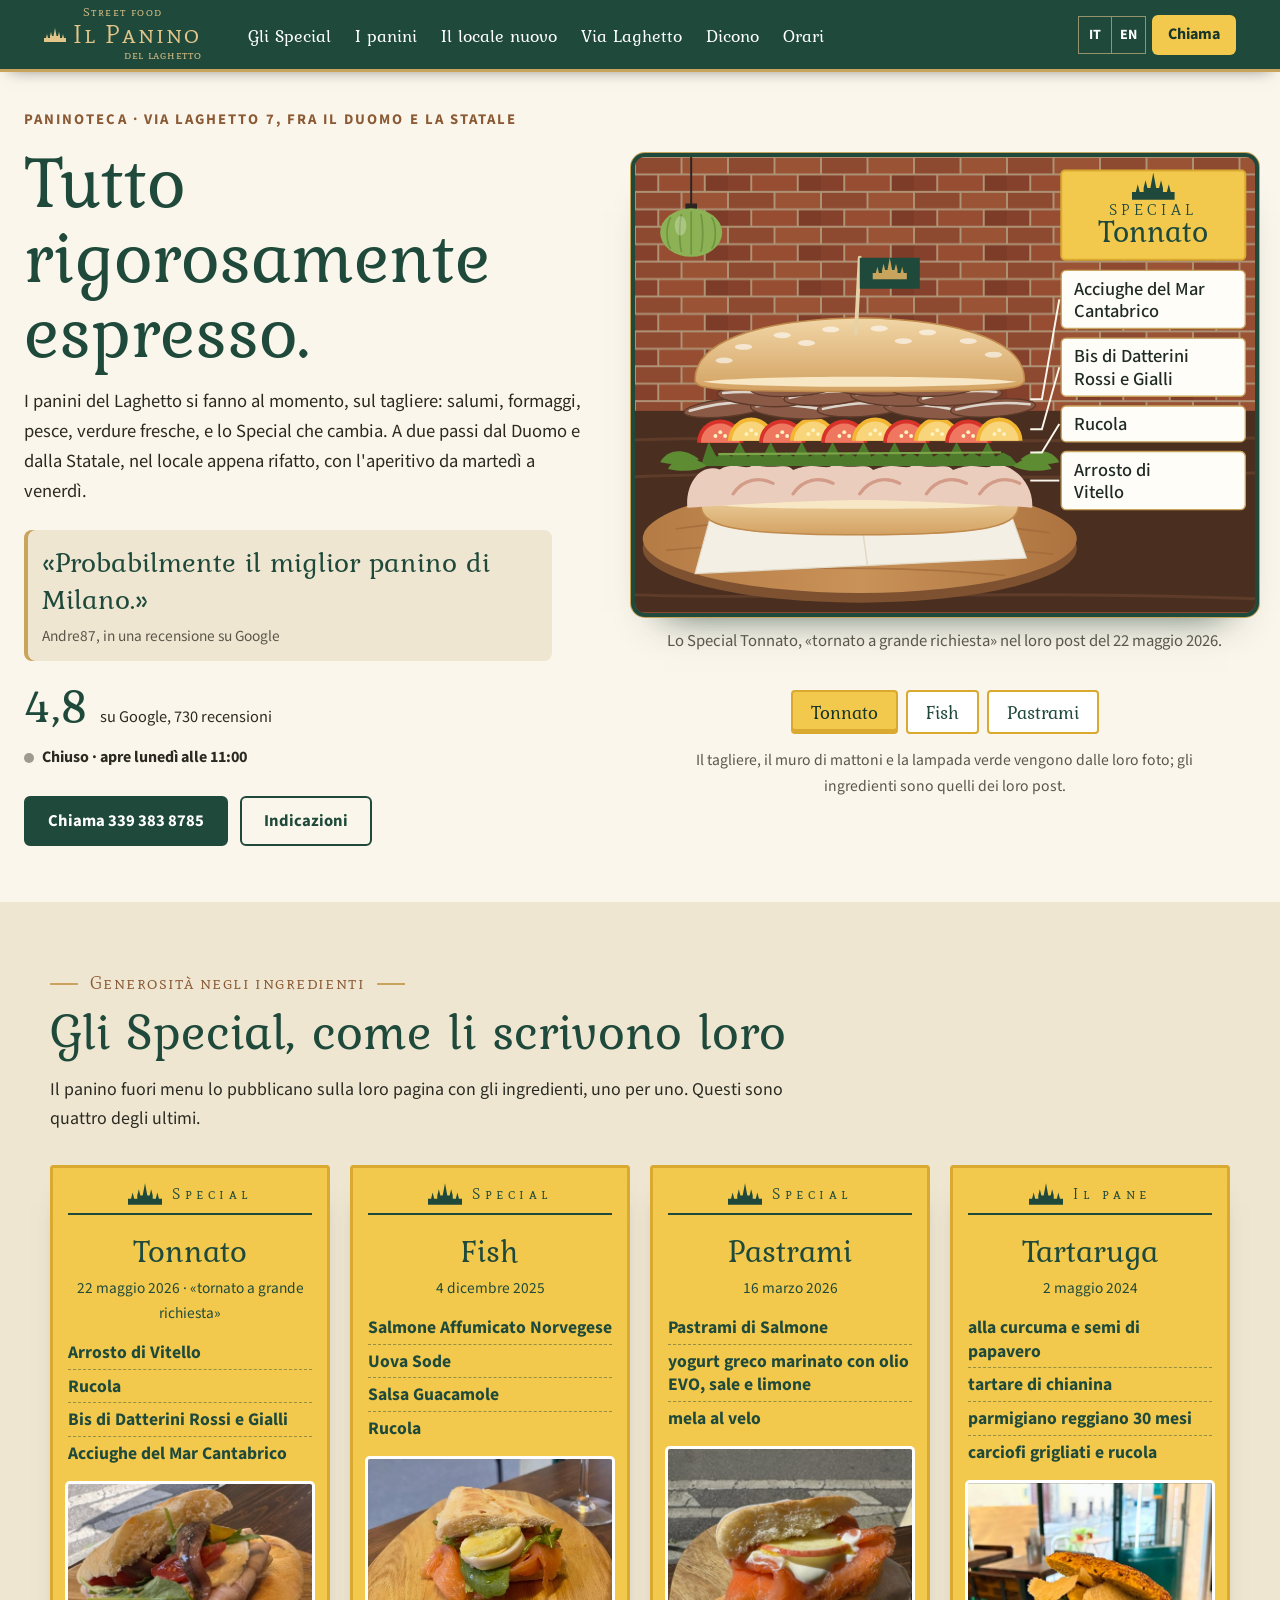
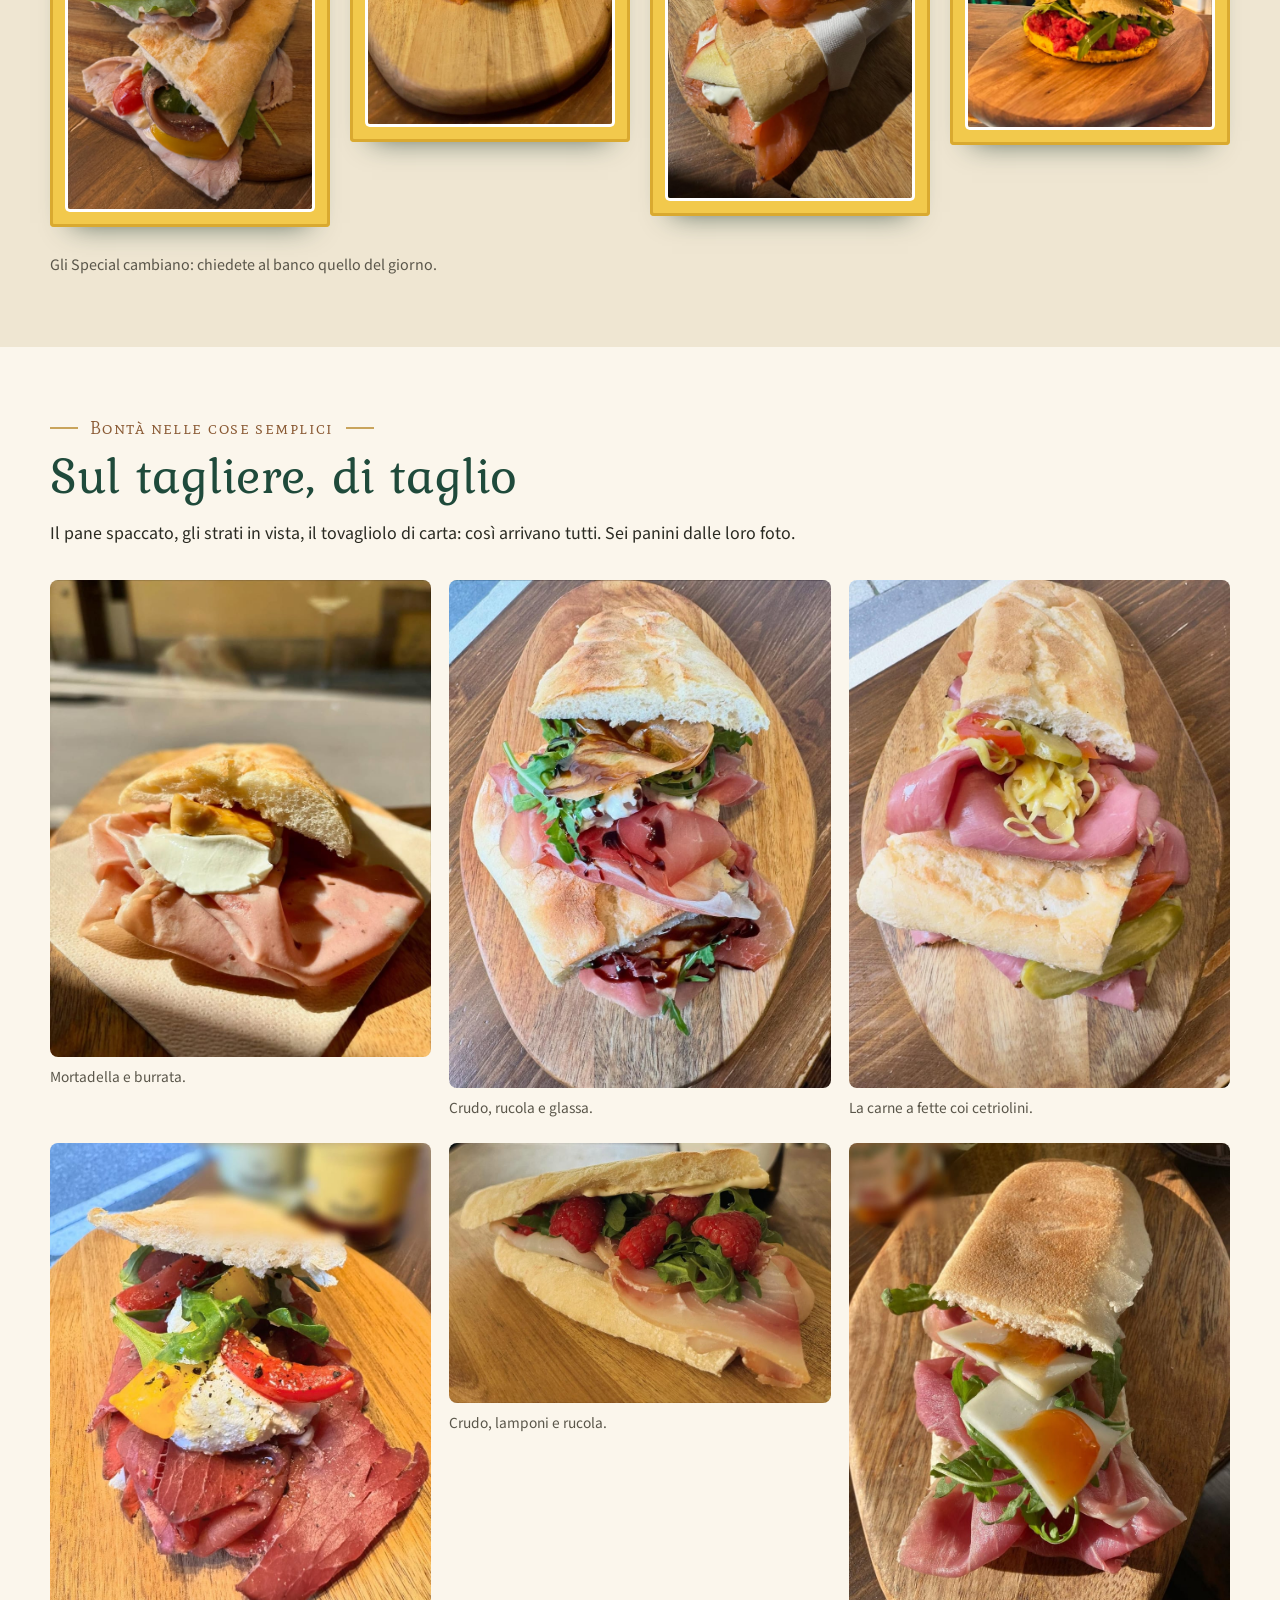
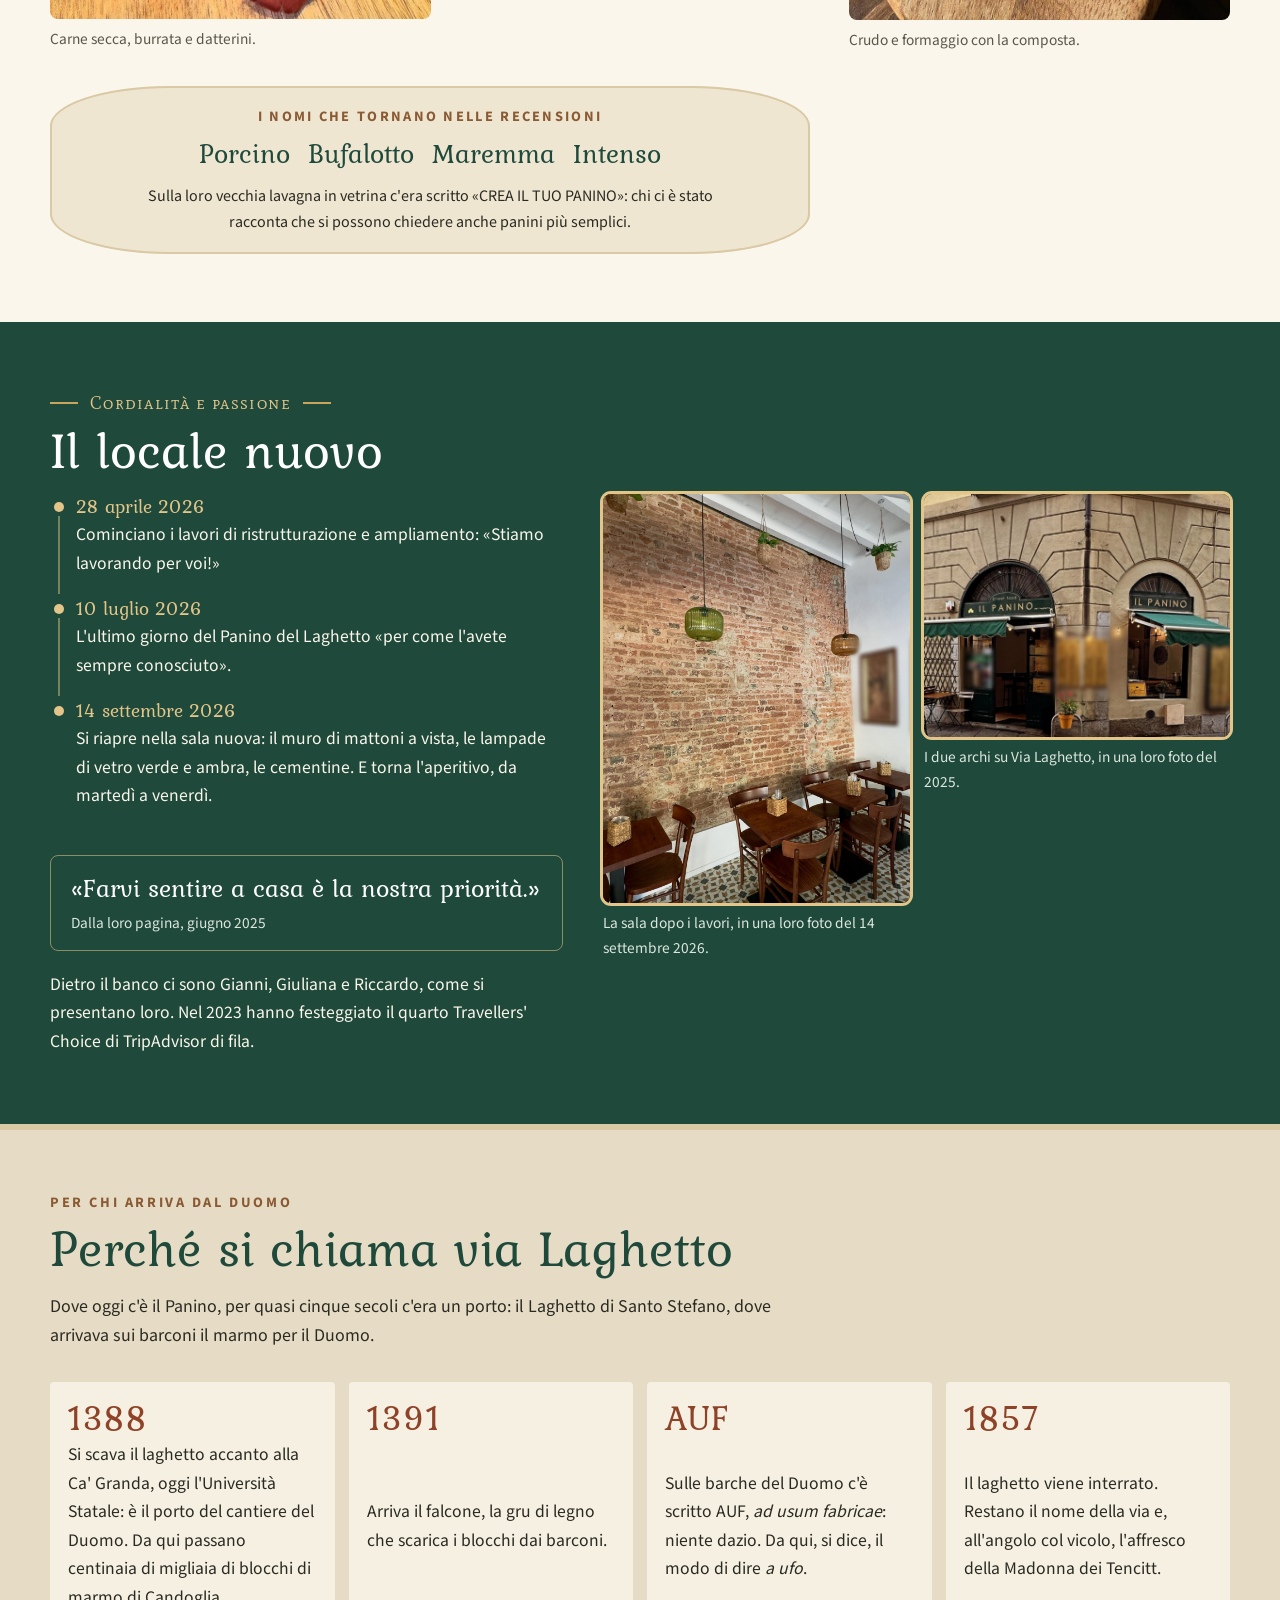
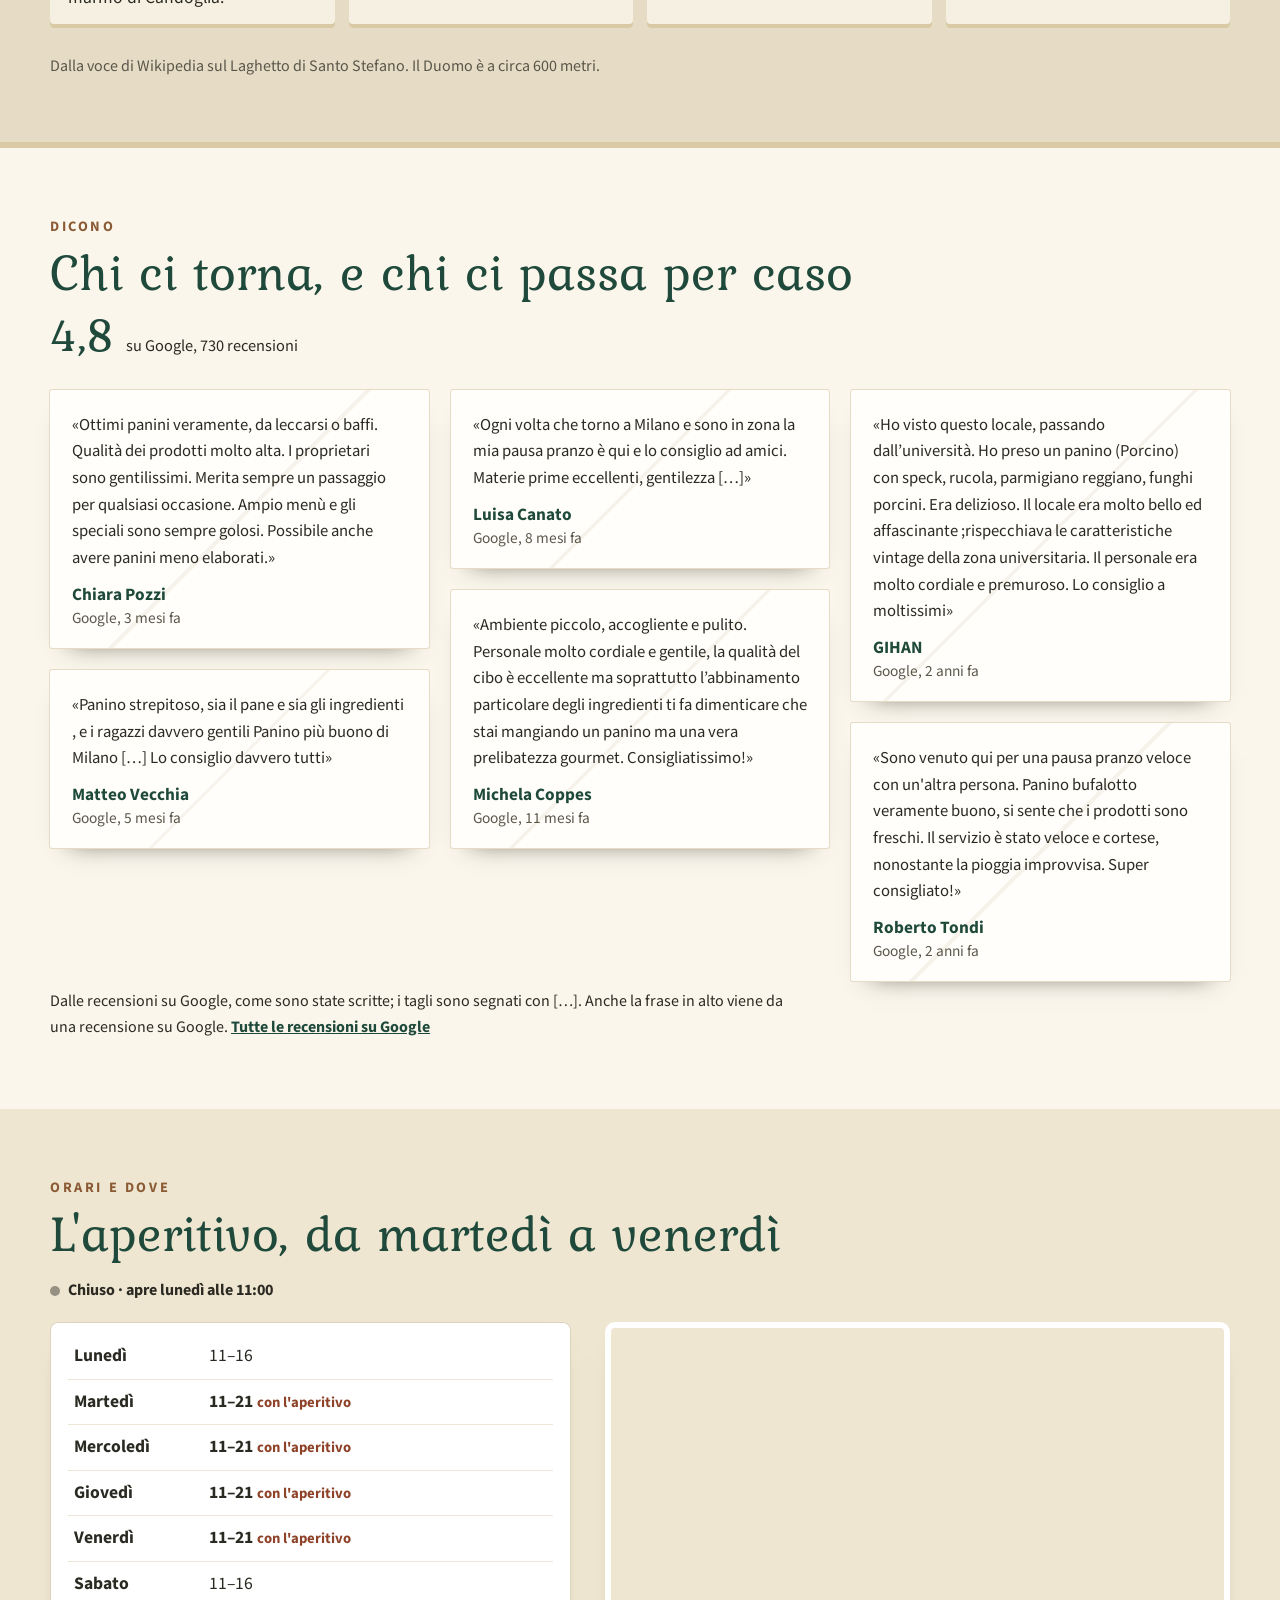
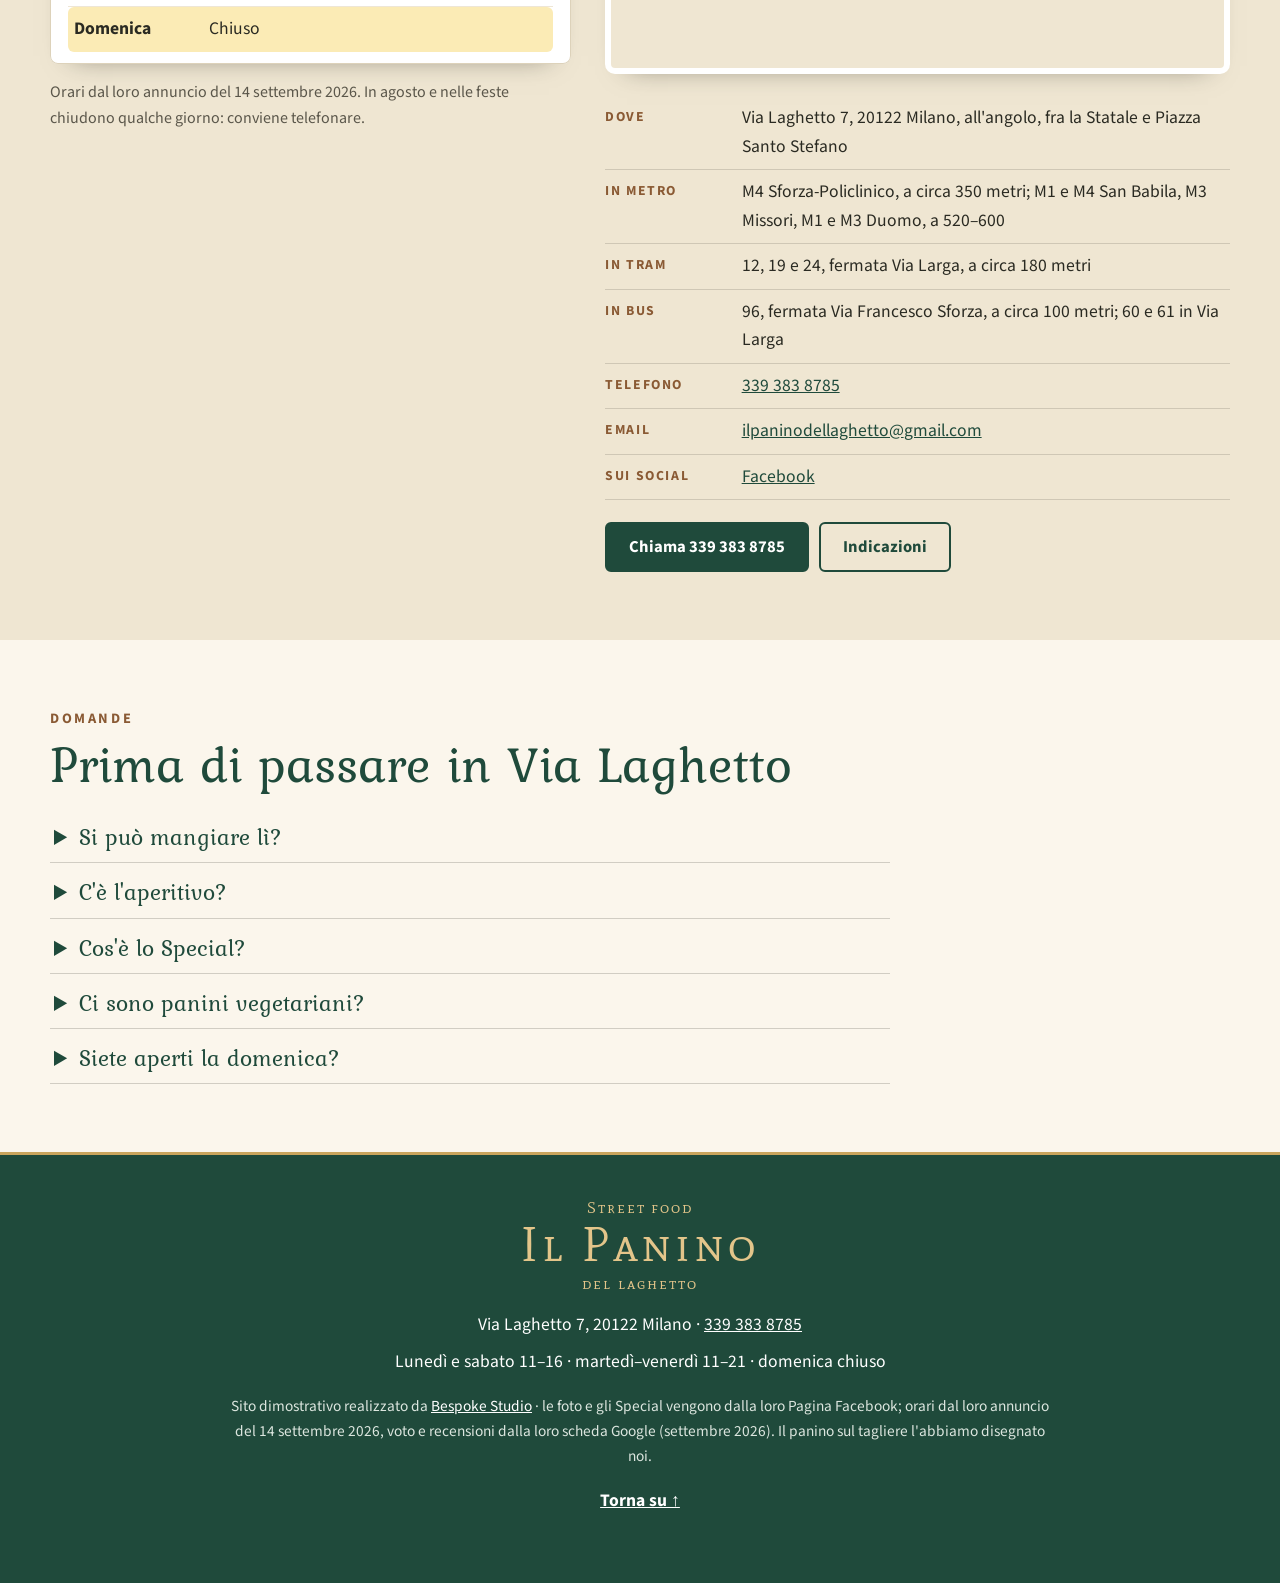
==== index.html @ 48699c57 "Il Panino del Laghetto, Via Laghetto 7 — lo Special, espresso La paninoteca fra il Duomo e la Statal" ====
<!DOCTYPE html>
<html lang="it" class="no-js">
<head>
<meta charset="utf-8">
<meta name="viewport" content="width=device-width, initial-scale=1">
<script>(function(){var r=document.documentElement;r.classList.remove('no-js');
/* la firma: finché main.js non parte c'è il tagliere vuoto; se il codice non arriva, dopo 2,5 s c'è lo Special intero */
try{if(!matchMedia('(prefers-reduced-motion: reduce)').matches){r.classList.add('firma-attesa');window.__attesaSpecial=setTimeout(function(){r.classList.remove('firma-attesa')},2500)}}catch(e){}})()</script>
<title>Il Panino del Laghetto — paninoteca in Via Laghetto 7, Milano, fra il Duomo e la Statale</title>
<meta name="description" content="Il Panino del Laghetto, Via Laghetto 7, Milano, a due passi dal Duomo e dalla Statale: panini fatti al momento, gli Special, l'aperitivo da martedì a venerdì nel locale rifatto. Lunedì e sabato 11–16, martedì–venerdì 11–21. Google 4,8 su 730. Tel. 339 383 8785.">
<link rel="canonical" href="https://rotenzark.github.io/panino-del-laghetto/">
<meta property="og:type" content="website">
<meta property="og:title" content="Il Panino del Laghetto — Tutto rigorosamente espresso">
<meta property="og:description" content="La paninoteca di Via Laghetto, fra il Duomo e la Statale: panini fatti al momento, gli Special, l'aperitivo nel locale nuovo.">
<meta property="og:image" content="https://rotenzark.github.io/panino-del-laghetto/img/og.jpg">
<meta property="og:url" content="https://rotenzark.github.io/panino-del-laghetto/">
<meta property="og:locale" content="it_IT">
<meta name="twitter:card" content="summary_large_image">
<meta name="theme-color" content="#1F4A3B">
<link rel="icon" href="img/favicon.svg" type="image/svg+xml">
<link rel="icon" href="img/favicon-32.png" sizes="32x32" type="image/png">
<link rel="apple-touch-icon" href="img/apple-touch-icon.png">
<link rel="preconnect" href="https://fonts.googleapis.com">
<link rel="preconnect" href="https://fonts.gstatic.com" crossorigin>
<link href="https://fonts.googleapis.com/css2?family=Mate+SC&amp;family=Kurale&amp;family=Mada:wght@400;500;700&amp;display=swap" rel="stylesheet">
<link rel="stylesheet" href="css/styles.css?v=1">
<script src="https://cdn.jsdelivr.net/npm/gsap@3.12.5/dist/gsap.min.js" defer></script>
<script src="https://cdn.jsdelivr.net/npm/gsap@3.12.5/dist/ScrollTrigger.min.js" defer></script>
<script src="js/main.js?v=1" defer></script>
<script type="application/ld+json">
{"@context":"https://schema.org","@type":"Restaurant","name":"Il Panino del Laghetto","servesCuisine":"Panini","description":"Paninoteca in Via Laghetto 7 a Milano, fra il Duomo e l'Università Statale: panini fatti al momento, gli Special, l'aperitivo da martedì a venerdì.","url":"https://rotenzark.github.io/panino-del-laghetto/","image":"https://rotenzark.github.io/panino-del-laghetto/img/og.jpg","telephone":"+39 339 383 8785","email":"ilpaninodellaghetto@gmail.com","address":{"@type":"PostalAddress","streetAddress":"Via Laghetto 7","postalCode":"20122","addressLocality":"Milano","addressRegion":"MI","addressCountry":"IT"},"geo":{"@type":"GeoCoordinates","latitude":45.4616,"longitude":9.19559},"openingHoursSpecification":[{"@type":"OpeningHoursSpecification","dayOfWeek":["Monday","Saturday"],"opens":"11:00","closes":"16:00"},{"@type":"OpeningHoursSpecification","dayOfWeek":["Tuesday","Wednesday","Thursday","Friday"],"opens":"11:00","closes":"21:00"}],"aggregateRating":{"@type":"AggregateRating","ratingValue":"4.8","reviewCount":"730","bestRating":"5"},"sameAs":["https://www.facebook.com/ilpaninodellaghetto"]}
</script>
<script type="application/ld+json">
{"@context":"https://schema.org","@type":"FAQPage","mainEntity":[
{"@type":"Question","name":"Si può mangiare lì?","acceptedAnswer":{"@type":"Answer","text":"Sì: al banco, ai tavoli della sala nuova e fuori, oppure da portare via."}},
{"@type":"Question","name":"C'è l'aperitivo?","acceptedAnswer":{"@type":"Answer","text":"Sì, da martedì a venerdì fino alle 21, col vino e la birra: è ripreso a settembre 2026, dopo i lavori."}},
{"@type":"Question","name":"Cos'è lo Special?","acceptedAnswer":{"@type":"Answer","text":"Il panino fuori menu che pubblicano sulla loro Pagina Facebook con gli ingredienti: il Tonnato, il Fish, il Pastrami. Cambia: chiedete al banco quello del giorno."}},
{"@type":"Question","name":"Ci sono panini vegetariani?","acceptedAnswer":{"@type":"Answer","text":"Chi ci è stato racconta di sì, e che si possono chiedere anche panini più semplici. Chiedete al banco."}},
{"@type":"Question","name":"Siete aperti la domenica?","acceptedAnswer":{"@type":"Answer","text":"No. Lunedì e sabato dalle 11 alle 16, da martedì a venerdì dalle 11 alle 21."}}
]}
</script>
</head>
<body>

<a class="salta" href="#contenuto" data-i18n="m.salta">Vai al contenuto</a>

<header class="testata" id="testata">
  <div class="testata__dentro">
    <a class="marchio" href="#inizio" aria-label="Il Panino del Laghetto: torna all'inizio" data-i18n-aria="m.top">
      <span class="marchio__sopra" aria-hidden="true">Street food</span>
      <span class="marchio__nome" aria-hidden="true"><svg class="marchio__duomo" viewBox="-22 -14 44 28" aria-hidden="true" focusable="false"><path d="M-22 14 V6 H-18 L-16 -2 L-14 6 H-10 V2 L-8 -6 L-6 2 H-3 L0 -14 L3 2 H6 L8 -6 L10 2 V6 H14 L16 -2 L18 6 H22 V14 Z"/></svg>Il Panino</span>
      <span class="marchio__sotto" aria-hidden="true">del laghetto</span>
    </a>
    <nav id="mainNav" class="voci" aria-label="Le sezioni" data-i18n-aria="m.nav">
      <a href="#special" data-i18n="n.special">Gli Special</a>
      <a href="#panini" data-i18n="n.panini">I panini</a>
      <a href="#locale" data-i18n="n.locale">Il locale nuovo</a>
      <a href="#laghetto" data-i18n="n.laghetto">Via Laghetto</a>
      <a href="#dicono" data-i18n="n.dicono">Dicono</a>
      <a href="#orari" data-i18n="n.orari">Orari</a>
    </nav>
    <div class="testata__azioni">
      <div class="lingue" role="group" aria-label="Lingua" data-i18n-aria="m.lingua">
        <button type="button" data-lang="it" aria-pressed="true">IT</button>
        <button type="button" data-lang="en" aria-pressed="false">EN</button>
      </div>
      <a class="chiama" href="tel:+393393838785"><span data-i18n="t.chiama">Chiama</span></a>
      <button id="burger" class="burger" type="button" aria-expanded="false" aria-controls="menuMobile" aria-label="Apri il menu" data-i18n-aria="m.menu"><span></span><span></span><span></span></button>
    </div>
  </div>
</header>

<nav id="menuMobile" class="menu-mobile" hidden aria-label="Le sezioni" data-i18n-aria="m.nav">
  <a href="#special" data-i18n="n.special">Gli Special</a>
  <a href="#panini" data-i18n="n.panini">I panini</a>
  <a href="#locale" data-i18n="n.locale">Il locale nuovo</a>
  <a href="#laghetto" data-i18n="n.laghetto">Via Laghetto</a>
  <a href="#dicono" data-i18n="n.dicono">Dicono</a>
  <a href="#orari" data-i18n="n.orari">Orari</a>
  <a href="#domande" data-i18n="n.domande">Domande</a>
  <a class="menu-mobile__tel" href="tel:+393393838785"><span data-i18n="t.chiama">Chiama</span> <span class="intero">339 383 8785</span></a>
</nav>

<main id="contenuto">

  <!-- ══════ L'APERTURA ══════ -->
  <section id="inizio" class="apertura" aria-labelledby="titolo">
    <div class="apertura__testo">
      <p class="apertura__sopra" data-i18n="h.sopra">Paninoteca · Via Laghetto 7, fra il Duomo e la Statale</p>
      <h1 id="titolo" class="apertura__titolo" data-i18n="h.titolo">Tutto rigorosamente espresso.</h1>
      <p class="apertura__frase" data-i18n="h.testo">I panini del Laghetto si fanno al momento, sul tagliere: salumi, formaggi, pesce, verdure fresche, e lo Special che cambia. A due passi dal Duomo e dalla Statale, nel locale appena rifatto, con l'aperitivo da martedì a venerdì.</p>
      <blockquote class="citazione">
        <p>«Probabilmente il miglior panino di Milano.»</p>
        <footer data-i18n="h.chi">Andre87, in una recensione su Google</footer>
      </blockquote>
      <p class="voto"><b class="voto__n">4,8</b> <span class="voto__su" data-i18n="h.google">su Google, 730 recensioni</span></p>
      <p class="stato" id="orarioStato">Da lunedì a sabato dalle 11</p>
      <div class="apertura__azioni">
        <a class="bottone bottone--pieno" href="tel:+393393838785"><span data-i18n="t.chiama">Chiama</span>&nbsp;<span class="intero">339 383 8785</span></a>
        <a class="bottone bottone--vuoto" href="https://www.google.com/maps/dir/?api=1&amp;destination=Il+panino+del+laghetto%2C+Via+Laghetto+7%2C+20122+Milano" target="_blank" rel="noopener" data-i18n="t.indicazioni">Indicazioni</a>
      </div>
    </div>
    <div class="apertura__firma">
      <figure class="espresso" id="espresso-firma" data-modo="0" data-firma="fatta">
<!--SPECIAL--><svg class="special__svg" id="specialSvg" viewBox="0 0 640 470" role="img" aria-labelledby="specialTitolo specialDesc">
        <title id="specialTitolo" data-i18n="p.titolo">Lo Special, espresso</title>
        <desc id="specialDesc" data-i18n="p.desc">Sul tagliere ovale col tovagliolo di carta, davanti al muro di mattoni della sala nuova: cade il pane di sotto, poi gli strati uno alla volta, e ogni strato tira un filo verso il suo nome; chiude il pane di sopra, e lo stecchino con la bandierina verde. In alto, il pannello giallo col Duomo. Tre Special dalla loro pagina: Tonnato, Fish, Pastrami.</desc>
        <defs>
          <pattern id="specialMattoni" width="96" height="36" patternUnits="userSpaceOnUse">
            <rect width="96" height="36" fill="#CDB08E"/>
            <rect x="1" y="1" width="46" height="16" fill="#A5553A"/><rect x="49" y="1" width="46" height="16" fill="#B4623F"/>
            <rect x="-23" y="19" width="46" height="16" fill="#9A4C33"/><rect x="25" y="19" width="46" height="16" fill="#AE5A3C"/><rect x="73" y="19" width="46" height="16" fill="#8F4630"/>
          </pattern>
          <linearGradient id="specialCrosta" x1="0" x2="0" y1="0" y2="1"><stop offset="0" stop-color="#F1D6A6"/><stop offset="1" stop-color="#D3A263"/></linearGradient>
          <linearGradient id="specialLegno" x1="0" x2="1" y1="0" y2="0"><stop offset="0" stop-color="#B57B45"/><stop offset=".5" stop-color="#C99258"/><stop offset="1" stop-color="#AC7340"/></linearGradient>
        </defs>
        <rect class="muro" x="0" y="0" width="640" height="262" fill="url(#specialMattoni)"/>
        <rect class="muro__ombra" x="0" y="0" width="640" height="262"/>
        <rect class="tavolo" x="0" y="262" width="640" height="208"/>
        <path class="tavolo__venatura" d="M0 292 C160 286 300 298 640 290 M0 330 C200 322 420 338 640 326 M0 452 C180 458 380 446 640 456"/>
        <g class="lampade" aria-hidden="true"><path d="M58 0 V50" stroke="#2B2420" stroke-width="2"/><rect x="52" y="48" width="12" height="8" fill="#2B2420"/><ellipse cx="58" cy="78" rx="32" ry="25" fill="#8DB255"/><path d="M37 62.3 C31.75 70 31.75 88 37 94.7" stroke="#6F9640" stroke-width="1.8" fill="none"/><path d="M48 59 C45.5 70 45.5 88 48 98" stroke="#6F9640" stroke-width="1.8" fill="none"/><path d="M58 56 C58 70 58 88 58 101" stroke="#6F9640" stroke-width="1.8" fill="none"/><path d="M68 59 C70.5 70 70.5 88 68 98" stroke="#6F9640" stroke-width="1.8" fill="none"/><path d="M79 62.3 C84.25 70 84.25 88 79 94.7" stroke="#6F9640" stroke-width="1.8" fill="none"/><ellipse cx="47" cy="71" rx="6" ry="10" fill="#FFFFFF" opacity=".25"/></g>
        <g class="pannello">
          <rect class="pannello__fondo" x="440" y="14" width="190" height="92" rx="4"/>
          <path transform="translate(535 30) scale(1)" d="M-22 14 V6 H-18 L-16 -2 L-14 6 H-10 V2 L-8 -6 L-6 2 H-3 L0 -14 L3 2 H6 L8 -6 L10 2 V6 H14 L16 -2 L18 6 H22 V14 Z" fill="#1F4A3B"/>
          <text class="pannello__special" x="535" y="60" text-anchor="middle">SPECIAL</text>
          <g class="titolo gusto" data-m="0"><text class="pannello__nome" x="535" y="88" text-anchor="middle">Tonnato</text></g>
          <g class="titolo gusto" data-m="1"><text class="pannello__nome" x="535" y="88" text-anchor="middle">Fish</text></g>
          <g class="titolo gusto" data-m="2"><text class="pannello__nome" x="535" y="88" text-anchor="middle">Pastrami</text></g>
        </g>
        <g class="servito" transform="translate(0 0)">
          <ellipse class="tagliere__spessore" cx="232" cy="404" rx="224" ry="56"/>
          <ellipse class="tagliere" cx="232" cy="394" rx="224" ry="56"/>
          <path class="tagliere__venatura" d="M42 384 C132 370 322 372 428 388 M32 406 C142 396 322 398 432 410 M82 428 C172 422 302 424 382 432"/>
          <path class="tovagliolo" d="M82 356 L378 340 L404 414 L62 430 Z"/>
          <path class="tovagliolo__piega" d="M230 348 L240 422"/>
          <g class="pane pane--sotto" opacity="1" transform="translate(0 0)">
            <path class="pane__crosta" d="M68 358 C68 380 92 390 232 390 C372 390 396 380 396 358 C396 350 376 344 232 344 C88 344 68 350 68 358 Z"/>
            <path class="pane__mollica" d="M73 355 C78 348 102 346 232 346 C362 346 386 348 391 355 C382 361 352 363 232 363 C112 363 82 361 73 355 Z"/>
          </g>
          <g transform="translate(0 352)"><g class="strato gusto" data-m="0" data-k="0" opacity="1" transform="translate(0 0)"><path d="M54 10 C52 -14.4 66.88 -36 87.52 -29.52 C104.72 -38.88 115.04 -26.64 121.92 -34.56 C146 -28.08 156.32 -37.8 163.2 -28.8 C187.28 -38.88 197.6 -26.64 204.48 -34.56 C228.56 -28.08 238.88 -37.8 245.76 -28.8 C269.84 -38.88 280.16 -26.64 287.04 -34.56 C311.12 -28.08 321.44 -37.8 328.32 -28.8 C352.4 -38.88 362.72 -26.64 369.6 -34.56 C390.24 -36.72 412 -14.4 410 10 C352.4 6 266.4 2 232 2 C197.6 2 111.6 6 54 10 Z" fill="#EBCDBE"/><path d="M101.28 -4.32 C111.6 -19.8 128.8 -22.32 142.56 -15.12 M163.2 -4.32 C173.52 -19.8 190.72 -22.32 204.48 -15.12 M232 -4.32 C242.32 -19.8 259.52 -22.32 273.28 -15.12 M300.8 -4.32 C311.12 -19.8 328.32 -22.32 342.08 -15.12 M355.84 -4.32 C366.16 -19.8 383.36 -22.32 397.12 -15.12" fill="none" stroke="#D39C88" stroke-width="3.4" stroke-linecap="round"/></g></g>
          <g transform="translate(0 316)"><g class="strato gusto" data-m="0" data-k="1" opacity="1" transform="translate(0 0)"><path d="M68 3 L76 -22 L84 -6.6 L92 -11 L100 -6.6 L108 -22 L116 -6.6 L124 -11 L132 -6.6 L140 -22 L148 -6.6 L156 -11 L164 -6.6 L172 -22 L180 -6.6 L188 -11 L196 -6.6 L204 -22 L212 -6.6 L220 -11 L228 -6.6 L236 -22 L244 -6.6 L252 -11 L260 -6.6 L268 -22 L276 -6.6 L284 -11 L292 -6.6 L300 -22 L308 -6.6 L316 -11 L324 -6.6 L332 -22 L340 -6.6 L348 -11 L356 -6.6 L364 -22 L372 -6.6 L380 -11 L388 -6.6 L396 3 Z" fill="#4E7A2B"/><path d="M66 -4 C48 -18 32 -12 26 -1 C40 2 54 2 66 -4 Z" fill="#5E8C33"/><path d="M74 3 C56 -11 40 -5 34 6 C48 9 62 9 74 3 Z" fill="#5E8C33"/><path d="M398 -4 C416 -18 432 -12 438 -1 C424 2 410 2 398 -4 Z" fill="#5E8C33"/><path d="M390 3 C408 -11 424 -5 430 6 C416 9 402 9 390 3 Z" fill="#5E8C33"/><path d="M86 -9.24 L378 -11" stroke="#7BA548" stroke-width="2.2" fill="none"/></g></g>
          <g transform="translate(0 294)"><g class="strato gusto" data-m="0" data-k="2" opacity="1" transform="translate(0 0)"><g transform="translate(88 0)"><path d="M-24 1 A24 24 0 0 1 24 1 Z" fill="#D8332A"/><path d="M-20 1 A20 20 0 0 1 20 1 Z" fill="#EF7760"/><circle cx="-5" cy="-6" r="2" fill="#FFF3C4"/><circle cx="5" cy="-6" r="2" fill="#FFF3C4"/><circle cx="0" cy="-10" r="2" fill="#FFF3C4"/></g><g transform="translate(120 -2)"><path d="M-24 1 A24 24 0 0 1 24 1 Z" fill="#F2B632"/><path d="M-20 1 A20 20 0 0 1 20 1 Z" fill="#F8D57A"/><circle cx="-5" cy="-6" r="2" fill="#FFF3C4"/><circle cx="5" cy="-6" r="2" fill="#FFF3C4"/><circle cx="0" cy="-10" r="2" fill="#FFF3C4"/></g><g transform="translate(152 0)"><path d="M-24 1 A24 24 0 0 1 24 1 Z" fill="#D8332A"/><path d="M-20 1 A20 20 0 0 1 20 1 Z" fill="#EF7760"/><circle cx="-5" cy="-6" r="2" fill="#FFF3C4"/><circle cx="5" cy="-6" r="2" fill="#FFF3C4"/><circle cx="0" cy="-10" r="2" fill="#FFF3C4"/></g><g transform="translate(184 -2)"><path d="M-24 1 A24 24 0 0 1 24 1 Z" fill="#F2B632"/><path d="M-20 1 A20 20 0 0 1 20 1 Z" fill="#F8D57A"/><circle cx="-5" cy="-6" r="2" fill="#FFF3C4"/><circle cx="5" cy="-6" r="2" fill="#FFF3C4"/><circle cx="0" cy="-10" r="2" fill="#FFF3C4"/></g><g transform="translate(216 0)"><path d="M-24 1 A24 24 0 0 1 24 1 Z" fill="#D8332A"/><path d="M-20 1 A20 20 0 0 1 20 1 Z" fill="#EF7760"/><circle cx="-5" cy="-6" r="2" fill="#FFF3C4"/><circle cx="5" cy="-6" r="2" fill="#FFF3C4"/><circle cx="0" cy="-10" r="2" fill="#FFF3C4"/></g><g transform="translate(248 -2)"><path d="M-24 1 A24 24 0 0 1 24 1 Z" fill="#F2B632"/><path d="M-20 1 A20 20 0 0 1 20 1 Z" fill="#F8D57A"/><circle cx="-5" cy="-6" r="2" fill="#FFF3C4"/><circle cx="5" cy="-6" r="2" fill="#FFF3C4"/><circle cx="0" cy="-10" r="2" fill="#FFF3C4"/></g><g transform="translate(280 0)"><path d="M-24 1 A24 24 0 0 1 24 1 Z" fill="#D8332A"/><path d="M-20 1 A20 20 0 0 1 20 1 Z" fill="#EF7760"/><circle cx="-5" cy="-6" r="2" fill="#FFF3C4"/><circle cx="5" cy="-6" r="2" fill="#FFF3C4"/><circle cx="0" cy="-10" r="2" fill="#FFF3C4"/></g><g transform="translate(312 -2)"><path d="M-24 1 A24 24 0 0 1 24 1 Z" fill="#F2B632"/><path d="M-20 1 A20 20 0 0 1 20 1 Z" fill="#F8D57A"/><circle cx="-5" cy="-6" r="2" fill="#FFF3C4"/><circle cx="5" cy="-6" r="2" fill="#FFF3C4"/><circle cx="0" cy="-10" r="2" fill="#FFF3C4"/></g><g transform="translate(344 0)"><path d="M-24 1 A24 24 0 0 1 24 1 Z" fill="#D8332A"/><path d="M-20 1 A20 20 0 0 1 20 1 Z" fill="#EF7760"/><circle cx="-5" cy="-6" r="2" fill="#FFF3C4"/><circle cx="5" cy="-6" r="2" fill="#FFF3C4"/><circle cx="0" cy="-10" r="2" fill="#FFF3C4"/></g><g transform="translate(376 -2)"><path d="M-24 1 A24 24 0 0 1 24 1 Z" fill="#F2B632"/><path d="M-20 1 A20 20 0 0 1 20 1 Z" fill="#F8D57A"/><circle cx="-5" cy="-6" r="2" fill="#FFF3C4"/><circle cx="5" cy="-6" r="2" fill="#FFF3C4"/><circle cx="0" cy="-10" r="2" fill="#FFF3C4"/></g></g></g>
          <g transform="translate(0 268)"><g class="strato gusto" data-m="0" data-k="3" opacity="1" transform="translate(0 0)"><g transform="rotate(-6 94.4 -9)"><ellipse cx="94.4" cy="-9" rx="44" ry="9" fill="#8A5A46" stroke="#5E3A2B" stroke-width="1.4"/><path d="M56.4 -10 C82.4 -15 106.4 -15 132.4 -10" stroke="#DCD5CC" stroke-width="2.6" fill="none" stroke-linecap="round"/></g><g transform="rotate(4 163.2 -7)"><ellipse cx="163.2" cy="-7" rx="44" ry="9" fill="#8A5A46" stroke="#5E3A2B" stroke-width="1.4"/><path d="M125.2 -8 C151.2 -13 175.2 -13 201.2 -8" stroke="#DCD5CC" stroke-width="2.6" fill="none" stroke-linecap="round"/></g><g transform="rotate(-3 232 -9)"><ellipse cx="232" cy="-9" rx="44" ry="9" fill="#8A5A46" stroke="#5E3A2B" stroke-width="1.4"/><path d="M194 -10 C220 -15 244 -15 270 -10" stroke="#DCD5CC" stroke-width="2.6" fill="none" stroke-linecap="round"/></g><g transform="rotate(5 300.8 -7)"><ellipse cx="300.8" cy="-7" rx="44" ry="9" fill="#8A5A46" stroke="#5E3A2B" stroke-width="1.4"/><path d="M262.8 -8 C288.8 -13 312.8 -13 338.8 -8" stroke="#DCD5CC" stroke-width="2.6" fill="none" stroke-linecap="round"/></g><g transform="rotate(-4 369.6 -9)"><ellipse cx="369.6" cy="-9" rx="44" ry="9" fill="#8A5A46" stroke="#5E3A2B" stroke-width="1.4"/><path d="M331.6 -10 C357.6 -15 381.6 -15 407.6 -10" stroke="#DCD5CC" stroke-width="2.6" fill="none" stroke-linecap="round"/></g><g transform="rotate(5 128.8 -20)"><ellipse cx="128.8" cy="-20" rx="44" ry="9" fill="#8A5A46" stroke="#5E3A2B" stroke-width="1.4"/><path d="M90.8 -21 C116.8 -26 140.8 -26 166.8 -21" stroke="#DCD5CC" stroke-width="2.6" fill="none" stroke-linecap="round"/></g><g transform="rotate(-4 197.6 -21)"><ellipse cx="197.6" cy="-21" rx="44" ry="9" fill="#8A5A46" stroke="#5E3A2B" stroke-width="1.4"/><path d="M159.6 -22 C185.6 -27 209.6 -27 235.6 -22" stroke="#DCD5CC" stroke-width="2.6" fill="none" stroke-linecap="round"/></g><g transform="rotate(3 266.4 -20)"><ellipse cx="266.4" cy="-20" rx="44" ry="9" fill="#8A5A46" stroke="#5E3A2B" stroke-width="1.4"/><path d="M228.4 -21 C254.4 -26 278.4 -26 304.4 -21" stroke="#DCD5CC" stroke-width="2.6" fill="none" stroke-linecap="round"/></g><g transform="rotate(-5 335.2 -21)"><ellipse cx="335.2" cy="-21" rx="44" ry="9" fill="#8A5A46" stroke="#5E3A2B" stroke-width="1.4"/><path d="M297.2 -22 C323.2 -27 347.2 -27 373.2 -22" stroke="#DCD5CC" stroke-width="2.6" fill="none" stroke-linecap="round"/></g><g transform="rotate(-3 163.2 -30)"><ellipse cx="163.2" cy="-30" rx="44" ry="9" fill="#8A5A46" stroke="#5E3A2B" stroke-width="1.4"/><path d="M125.2 -31 C151.2 -36 175.2 -36 201.2 -31" stroke="#DCD5CC" stroke-width="2.6" fill="none" stroke-linecap="round"/></g><g transform="rotate(4 238.88 -31)"><ellipse cx="238.88" cy="-31" rx="44" ry="9" fill="#8A5A46" stroke="#5E3A2B" stroke-width="1.4"/><path d="M200.88 -32 C226.88 -37 250.88 -37 276.88 -32" stroke="#DCD5CC" stroke-width="2.6" fill="none" stroke-linecap="round"/></g><g transform="rotate(-2 307.68 -30)"><ellipse cx="307.68" cy="-30" rx="44" ry="9" fill="#8A5A46" stroke="#5E3A2B" stroke-width="1.4"/><path d="M269.68 -31 C295.68 -36 319.68 -36 345.68 -31" stroke="#DCD5CC" stroke-width="2.6" fill="none" stroke-linecap="round"/></g></g></g>
          <g transform="translate(0 352)"><g class="strato gusto" data-m="1" data-k="0" opacity="1" transform="translate(0 0)"><path d="M54 10 C52 -14.4 66.88 -36 87.52 -29.52 C104.72 -38.88 115.04 -26.64 121.92 -34.56 C146 -28.08 156.32 -37.8 163.2 -28.8 C187.28 -38.88 197.6 -26.64 204.48 -34.56 C228.56 -28.08 238.88 -37.8 245.76 -28.8 C269.84 -38.88 280.16 -26.64 287.04 -34.56 C311.12 -28.08 321.44 -37.8 328.32 -28.8 C352.4 -38.88 362.72 -26.64 369.6 -34.56 C390.24 -36.72 412 -14.4 410 10 C352.4 6 266.4 2 232 2 C197.6 2 111.6 6 54 10 Z" fill="#F29266"/><path d="M101.28 -4.32 C111.6 -19.8 128.8 -22.32 142.56 -15.12 M163.2 -4.32 C173.52 -19.8 190.72 -22.32 204.48 -15.12 M232 -4.32 C242.32 -19.8 259.52 -22.32 273.28 -15.12 M300.8 -4.32 C311.12 -19.8 328.32 -22.32 342.08 -15.12 M355.84 -4.32 C366.16 -19.8 383.36 -22.32 397.12 -15.12" fill="none" stroke="#FBC9AC" stroke-width="3.4" stroke-linecap="round"/></g></g>
          <g transform="translate(0 316)"><g class="strato gusto" data-m="1" data-k="1" opacity="1" transform="translate(0 0)"><ellipse cx="90" cy="-17" rx="27" ry="18" fill="#FBFAF4" stroke="#E0DACB" stroke-width="1.4"/><ellipse cx="90" cy="-17" rx="13" ry="12" fill="#F2B632"/><ellipse cx="137.33" cy="-17" rx="27" ry="18" fill="#FBFAF4" stroke="#E0DACB" stroke-width="1.4"/><ellipse cx="137.33" cy="-17" rx="13" ry="12" fill="#F2B632"/><ellipse cx="184.67" cy="-17" rx="27" ry="18" fill="#FBFAF4" stroke="#E0DACB" stroke-width="1.4"/><ellipse cx="184.67" cy="-17" rx="13" ry="12" fill="#F2B632"/><ellipse cx="232" cy="-17" rx="27" ry="18" fill="#FBFAF4" stroke="#E0DACB" stroke-width="1.4"/><ellipse cx="232" cy="-17" rx="13" ry="12" fill="#F2B632"/><ellipse cx="279.33" cy="-17" rx="27" ry="18" fill="#FBFAF4" stroke="#E0DACB" stroke-width="1.4"/><ellipse cx="279.33" cy="-17" rx="13" ry="12" fill="#F2B632"/><ellipse cx="326.67" cy="-17" rx="27" ry="18" fill="#FBFAF4" stroke="#E0DACB" stroke-width="1.4"/><ellipse cx="326.67" cy="-17" rx="13" ry="12" fill="#F2B632"/><ellipse cx="374" cy="-17" rx="27" ry="18" fill="#FBFAF4" stroke="#E0DACB" stroke-width="1.4"/><ellipse cx="374" cy="-17" rx="13" ry="12" fill="#F2B632"/></g></g>
          <g transform="translate(0 282)"><g class="strato gusto" data-m="1" data-k="2" opacity="1" transform="translate(0 0)"><path d="M62 3 C60 -15.6 87.52 -26 135.68 -21.84 C176.96 -27.04 211.36 -20.28 252.64 -24.44 C293.92 -28.08 335.2 -20.8 369.6 -23.4 C397.12 -26 404 -15.6 402 3 Z" fill="#93B85A" stroke="#B8D286" stroke-width="1.4"/><path d="M64 0 C64 10 68 15 70 15 C72 15 76 10 76 0 Z" fill="#93B85A"/><path d="M382 0 C382 10 386 15 388 15 C390 15 394 10 394 0 Z" fill="#93B85A"/><path d="M212.24 0 C212.24 10 216.24 15 218.24 15 C220.24 15 224.24 10 224.24 0 Z" fill="#93B85A"/><path d="M301.68 0 C301.68 10 305.68 15 307.68 15 C309.68 15 313.68 10 313.68 0 Z" fill="#93B85A"/><path d="M108.16 -13 C149.44 -18.2 190.72 -11.7 232 -15.6" stroke="#B8D286" stroke-width="2.6" fill="none" stroke-linecap="round"/></g></g>
          <g transform="translate(0 256)"><g class="strato gusto" data-m="1" data-k="3" opacity="1" transform="translate(0 0)"><path d="M68 3 L76 -24 L84 -7.2 L92 -12 L100 -7.2 L108 -24 L116 -7.2 L124 -12 L132 -7.2 L140 -24 L148 -7.2 L156 -12 L164 -7.2 L172 -24 L180 -7.2 L188 -12 L196 -7.2 L204 -24 L212 -7.2 L220 -12 L228 -7.2 L236 -24 L244 -7.2 L252 -12 L260 -7.2 L268 -24 L276 -7.2 L284 -12 L292 -7.2 L300 -24 L308 -7.2 L316 -12 L324 -7.2 L332 -24 L340 -7.2 L348 -12 L356 -7.2 L364 -24 L372 -7.2 L380 -12 L388 -7.2 L396 3 Z" fill="#4E7A2B"/><path d="M66 -4 C48 -18 32 -12 26 -1 C40 2 54 2 66 -4 Z" fill="#5E8C33"/><path d="M74 3 C56 -11 40 -5 34 6 C48 9 62 9 74 3 Z" fill="#5E8C33"/><path d="M398 -4 C416 -18 432 -12 438 -1 C424 2 410 2 398 -4 Z" fill="#5E8C33"/><path d="M390 3 C408 -11 424 -5 430 6 C416 9 402 9 390 3 Z" fill="#5E8C33"/><path d="M86 -10.08 L378 -12" stroke="#7BA548" stroke-width="2.2" fill="none"/></g></g>
          <g transform="translate(0 352)"><g class="strato gusto" data-m="2" data-k="0" opacity="1" transform="translate(0 0)"><path d="M54 10 C52 -17.6 66.88 -44 87.52 -36.08 C104.72 -47.52 115.04 -32.56 121.92 -42.24 C146 -34.32 156.32 -46.2 163.2 -35.2 C187.28 -47.52 197.6 -32.56 204.48 -42.24 C228.56 -34.32 238.88 -46.2 245.76 -35.2 C269.84 -47.52 280.16 -32.56 287.04 -42.24 C311.12 -34.32 321.44 -46.2 328.32 -35.2 C352.4 -47.52 362.72 -32.56 369.6 -42.24 C390.24 -44.88 412 -17.6 410 10 C352.4 6 266.4 2 232 2 C197.6 2 111.6 6 54 10 Z" fill="#DB6A43" stroke="#7C3322" stroke-width="3"/><path d="M101.28 -5.28 C111.6 -24.2 128.8 -27.28 142.56 -18.48 M163.2 -5.28 C173.52 -24.2 190.72 -27.28 204.48 -18.48 M232 -5.28 C242.32 -24.2 259.52 -27.28 273.28 -18.48 M300.8 -5.28 C311.12 -24.2 328.32 -27.28 342.08 -18.48 M355.84 -5.28 C366.16 -24.2 383.36 -27.28 397.12 -18.48" fill="none" stroke="#F1A283" stroke-width="3.4" stroke-linecap="round"/></g></g>
          <g transform="translate(0 308)"><g class="strato gusto" data-m="2" data-k="1" opacity="1" transform="translate(0 0)"><path d="M62 3 C60 -20.4 87.52 -34 135.68 -28.56 C176.96 -35.36 211.36 -26.52 252.64 -31.96 C293.92 -36.72 335.2 -27.2 369.6 -30.6 C397.12 -34 404 -20.4 402 3 Z" fill="#FBF7EE" stroke="#E3D9C4" stroke-width="1.4"/><path d="M64 0 C64 10 68 15 70 15 C72 15 76 10 76 0 Z" fill="#FBF7EE"/><path d="M382 0 C382 10 386 15 388 15 C390 15 394 10 394 0 Z" fill="#FBF7EE"/><path d="M212.24 0 C212.24 10 216.24 15 218.24 15 C220.24 15 224.24 10 224.24 0 Z" fill="#FBF7EE"/><path d="M301.68 0 C301.68 10 305.68 15 307.68 15 C309.68 15 313.68 10 313.68 0 Z" fill="#FBF7EE"/><path d="M108.16 -17 C149.44 -23.8 190.72 -15.3 232 -20.4" stroke="#E3D9C4" stroke-width="2.6" fill="none" stroke-linecap="round"/></g></g>
          <g transform="translate(0 274)"><g class="strato gusto" data-m="2" data-k="2" opacity="1" transform="translate(0 0)"><path d="M64 3 C66 -42 104 -44.1 112 3 C102 -28.56 72 -26.88 64 3 Z" fill="#F6EDCC" stroke="#D0485A" stroke-width="3" stroke-linejoin="round"/><path d="M100.5 3 C102.5 -42 140.5 -44.1 148.5 3 C138.5 -28.56 108.5 -26.88 100.5 3 Z" fill="#F6EDCC" stroke="#D0485A" stroke-width="3" stroke-linejoin="round"/><path d="M137 3 C139 -42 177 -44.1 185 3 C175 -28.56 145 -26.88 137 3 Z" fill="#F6EDCC" stroke="#D0485A" stroke-width="3" stroke-linejoin="round"/><path d="M173.5 3 C175.5 -42 213.5 -44.1 221.5 3 C211.5 -28.56 181.5 -26.88 173.5 3 Z" fill="#F6EDCC" stroke="#D0485A" stroke-width="3" stroke-linejoin="round"/><path d="M210 3 C212 -42 250 -44.1 258 3 C248 -28.56 218 -26.88 210 3 Z" fill="#F6EDCC" stroke="#D0485A" stroke-width="3" stroke-linejoin="round"/><path d="M246.5 3 C248.5 -42 286.5 -44.1 294.5 3 C284.5 -28.56 254.5 -26.88 246.5 3 Z" fill="#F6EDCC" stroke="#D0485A" stroke-width="3" stroke-linejoin="round"/><path d="M283 3 C285 -42 323 -44.1 331 3 C321 -28.56 291 -26.88 283 3 Z" fill="#F6EDCC" stroke="#D0485A" stroke-width="3" stroke-linejoin="round"/><path d="M319.5 3 C321.5 -42 359.5 -44.1 367.5 3 C357.5 -28.56 327.5 -26.88 319.5 3 Z" fill="#F6EDCC" stroke="#D0485A" stroke-width="3" stroke-linejoin="round"/><path d="M356 3 C358 -42 396 -44.1 404 3 C394 -28.56 364 -26.88 356 3 Z" fill="#F6EDCC" stroke="#D0485A" stroke-width="3" stroke-linejoin="round"/></g></g>
          <g class="pane pane--sopra" opacity="1" transform="translate(0 0)">
            <path class="pane__crosta" d="M62 230 C62 192 122 168 232 166 C342 168 402 192 402 230 C402 240 382 242 232 242 C82 242 62 240 62 230 Z"/>
            <path class="pane__mollica" d="M70 232 C112 225 352 225 394 232 C352 239 112 239 70 232 Z"/>
            <g class="pane__farina"><ellipse cx="112" cy="196" rx="9" ry="3"/><ellipse cx="152" cy="184" rx="9" ry="3"/><ellipse cx="202" cy="178" rx="9" ry="3"/><ellipse cx="252" cy="177" rx="9" ry="3"/><ellipse cx="302" cy="181" rx="9" ry="3"/><ellipse cx="344" cy="190" rx="9" ry="3"/><ellipse cx="177" cy="192" rx="9" ry="3"/><ellipse cx="277" cy="190" rx="9" ry="3"/><ellipse cx="370" cy="204" rx="9" ry="3"/><ellipse cx="92" cy="210" rx="9" ry="3"/></g>
          </g>
          <g class="stecco" opacity="1" transform="translate(0 0)">
            <path class="stecco__legno" d="M228 182 L232 104"/>
            <path class="stecco__bandiera" d="M232 104 H294 V136 H232 Z"/>
            <path transform="translate(263 115) scale(0.8)" d="M-22 14 V6 H-18 L-16 -2 L-14 6 H-10 V2 L-8 -6 L-6 2 H-3 L0 -14 L3 2 H6 L8 -6 L10 2 V6 H14 L16 -2 L18 6 H22 V14 Z" fill="#C9A45C"/>
          </g>
          <g class="cartelli" opacity="1">
            <path class="filo gusto" data-m="0" data-k="0" d="M408 334 L420 334 L438 334" pathLength="1" stroke-dasharray="1 2" stroke-dashoffset="0"/>
            <g class="cartello gusto" data-m="0" data-k="0" opacity="1"><rect class="cartello__carta" x="440" y="304" width="190" height="60" rx="5"/><text class="cartello__testo" x="453" y="329">Arrosto di</text><text class="cartello__testo" x="453" y="352">Vitello</text></g>
            <path class="filo gusto" data-m="0" data-k="1" d="M408 305 L420 305 L438 275.5" pathLength="1" stroke-dasharray="1 2" stroke-dashoffset="0"/>
            <g class="cartello gusto" data-m="0" data-k="1" opacity="1"><rect class="cartello__carta" x="440" y="257" width="190" height="37" rx="5"/><text class="cartello__testo" x="453" y="282">Rucola</text></g>
            <path class="filo gusto" data-m="0" data-k="2" d="M408 281 L420 281 L438 217" pathLength="1" stroke-dasharray="1 2" stroke-dashoffset="0"/>
            <g class="cartello gusto" data-m="0" data-k="2" opacity="1"><rect class="cartello__carta" x="440" y="187" width="190" height="60" rx="5"/><text class="cartello__testo" x="453" y="212">Bis di Datterini</text><text class="cartello__testo" x="453" y="235">Rossi e Gialli</text></g>
            <path class="filo gusto" data-m="0" data-k="3" d="M408 250 L420 250 L438 147" pathLength="1" stroke-dasharray="1 2" stroke-dashoffset="0"/>
            <g class="cartello gusto" data-m="0" data-k="3" opacity="1"><rect class="cartello__carta" x="440" y="117" width="190" height="60" rx="5"/><text class="cartello__testo" x="453" y="142">Acciughe del Mar</text><text class="cartello__testo" x="453" y="165">Cantabrico</text></g>
            <path class="filo gusto" data-m="1" data-k="0" d="M408 334 L420 334 L438 334" pathLength="1" stroke-dasharray="1 2" stroke-dashoffset="0"/>
            <g class="cartello gusto" data-m="1" data-k="0" opacity="1"><rect class="cartello__carta" x="440" y="292.5" width="190" height="83" rx="5"/><text class="cartello__testo" x="453" y="317.5">Salmone</text><text class="cartello__testo" x="453" y="340.5">Affumicato</text><text class="cartello__testo" x="453" y="363.5">Norvegese</text></g>
            <path class="filo gusto" data-m="1" data-k="1" d="M408 299 L420 299 L438 264" pathLength="1" stroke-dasharray="1 2" stroke-dashoffset="0"/>
            <g class="cartello gusto" data-m="1" data-k="1" opacity="1"><rect class="cartello__carta" x="440" y="245.5" width="190" height="37" rx="5"/><text class="cartello__testo" x="453" y="270.5">Uova Sode</text></g>
            <path class="filo gusto" data-m="1" data-k="2" d="M408 269 L420 269 L438 217" pathLength="1" stroke-dasharray="1 2" stroke-dashoffset="0"/>
            <g class="cartello gusto" data-m="1" data-k="2" opacity="1"><rect class="cartello__carta" x="440" y="198.5" width="190" height="37" rx="5"/><text class="cartello__testo" x="453" y="223.5">Salsa Guacamole</text></g>
            <path class="filo gusto" data-m="1" data-k="3" d="M408 244 L420 244 L438 170" pathLength="1" stroke-dasharray="1 2" stroke-dashoffset="0"/>
            <g class="cartello gusto" data-m="1" data-k="3" opacity="1"><rect class="cartello__carta" x="440" y="151.5" width="190" height="37" rx="5"/><text class="cartello__testo" x="453" y="176.5">Rucola</text></g>
            <path class="filo gusto" data-m="2" data-k="0" d="M408 330 L420 330 L438 330" pathLength="1" stroke-dasharray="1 2" stroke-dashoffset="0"/>
            <g class="cartello gusto" data-m="2" data-k="0" opacity="1"><rect class="cartello__carta" x="440" y="300" width="190" height="60" rx="5"/><text class="cartello__testo" x="453" y="325">Pastrami di</text><text class="cartello__testo" x="453" y="348">Salmone</text></g>
            <path class="filo gusto" data-m="2" data-k="1" d="M408 291 L420 291 L438 237" pathLength="1" stroke-dasharray="1 2" stroke-dashoffset="0"/>
            <g class="cartello gusto" data-m="2" data-k="1" opacity="1"><rect class="cartello__carta" x="440" y="184" width="190" height="106" rx="5"/><text class="cartello__testo" x="453" y="209">yogurt greco</text><text class="cartello__testo" x="453" y="232">marinato con</text><text class="cartello__testo" x="453" y="255">olio EVO, sale e</text><text class="cartello__testo" x="453" y="278">limone</text></g>
            <path class="filo gusto" data-m="2" data-k="2" d="M408 253 L420 253 L438 155.5" pathLength="1" stroke-dasharray="1 2" stroke-dashoffset="0"/>
            <g class="cartello gusto" data-m="2" data-k="2" opacity="1"><rect class="cartello__carta" x="440" y="137" width="190" height="37" rx="5"/><text class="cartello__testo" x="453" y="162">mela al velo</text></g>
          </g>
        </g>
      </svg><!--/SPECIAL-->
        <figcaption class="espresso__didascalia">
          <span class="espresso__d" data-m="0" data-i18n="p.d0">Lo Special Tonnato, «tornato a grande richiesta» nel loro post del 22 maggio 2026.</span>
          <span class="espresso__d" data-m="1" data-i18n="p.d1">Lo Special Fish, dal loro post del 4 dicembre 2025.</span>
          <span class="espresso__d" data-m="2" data-i18n="p.d2">Lo Special Pastrami, dal loro post del 16 marzo 2026.</span>
        </figcaption>
        <div class="espresso__modi" role="group" aria-label="Quale Special" data-i18n-aria="p.modi">
          <button type="button" data-modo="0" aria-pressed="true">Tonnato</button>
          <button type="button" data-modo="1" aria-pressed="false">Fish</button>
          <button type="button" data-modo="2" aria-pressed="false">Pastrami</button>
        </div>
        <p class="visually-hidden" id="specialLeggi" aria-live="polite"></p>
      </figure>
      <p class="apertura__nota" data-i18n="p.nota">Il tagliere, il muro di mattoni e la lampada verde vengono dalle loro foto; gli ingredienti sono quelli dei loro post.</p>
    </div>
  </section>

  <!-- ══════ GENEROSITÀ NEGLI INGREDIENTI: GLI SPECIAL ══════ -->
  <section id="special" class="capitolo capitolo--sabbia" aria-labelledby="specialT">
    <p class="riga-loro" data-i18n="s.riga">Generosità negli ingredienti</p>
    <h2 id="specialT" class="capitolo__titolo" data-i18n="s.titolo">Gli Special, come li scrivono loro</h2>
    <p class="capitolo__sotto" data-i18n="s.sotto">Il panino fuori menu lo pubblicano sulla loro pagina con gli ingredienti, uno per uno. Questi sono quattro degli ultimi.</p>
    <div class="pannelli">
      <article class="pannello reveal">
        <div class="pannello__testa"><svg class="pannello__duomo" viewBox="-22 -14 44 28" aria-hidden="true" focusable="false"><path d="M-22 14 V6 H-18 L-16 -2 L-14 6 H-10 V2 L-8 -6 L-6 2 H-3 L0 -14 L3 2 H6 L8 -6 L10 2 V6 H14 L16 -2 L18 6 H22 V14 Z"/></svg><span class="pannello__special">Special</span></div>
        <h3 class="pannello__nome">Tonnato</h3>
        <p class="pannello__data" data-i18n="s.d1">22 maggio 2026 · «tornato a grande richiesta»</p>
        <ul class="pannello__ingredienti"><li data-i18n="s.i11">Arrosto di Vitello</li><li data-i18n="s.i12">Rucola</li><li data-i18n="s.i13">Bis di Datterini Rossi e Gialli</li><li data-i18n="s.i14">Acciughe del Mar Cantabrico</li></ul>
        <button type="button" class="foto" data-full="img/special-tonnato.jpg" aria-label="Ingrandisci la foto" data-i18n-aria="m.ingrandisci"><img src="img/special-tonnato.jpg" width="1000" height="1332" alt="Lo Special Tonnato sul tagliere: l'arrosto di vitello, le acciughe, i datterini rossi e gialli e la rucola nel pane aperto." data-i18n-alt="a.tonnato"></button>
      </article>
      <article class="pannello reveal">
        <div class="pannello__testa"><svg class="pannello__duomo" viewBox="-22 -14 44 28" aria-hidden="true" focusable="false"><path d="M-22 14 V6 H-18 L-16 -2 L-14 6 H-10 V2 L-8 -6 L-6 2 H-3 L0 -14 L3 2 H6 L8 -6 L10 2 V6 H14 L16 -2 L18 6 H22 V14 Z"/></svg><span class="pannello__special">Special</span></div>
        <h3 class="pannello__nome">Fish</h3>
        <p class="pannello__data" data-i18n="s.d2">4 dicembre 2025</p>
        <ul class="pannello__ingredienti"><li data-i18n="s.i21">Salmone Affumicato Norvegese</li><li data-i18n="s.i22">Uova Sode</li><li data-i18n="s.i23">Salsa Guacamole</li><li data-i18n="s.i12">Rucola</li></ul>
        <button type="button" class="foto" data-full="img/special-fish.jpg" aria-label="Ingrandisci la foto" data-i18n-aria="m.ingrandisci"><img src="img/special-fish.jpg" width="900" height="977" alt="Lo Special Fish sul tagliere: il salmone affumicato, l'uovo sodo a fette, il guacamole e la rucola." data-i18n-alt="a.fish"></button>
      </article>
      <article class="pannello reveal">
        <div class="pannello__testa"><svg class="pannello__duomo" viewBox="-22 -14 44 28" aria-hidden="true" focusable="false"><path d="M-22 14 V6 H-18 L-16 -2 L-14 6 H-10 V2 L-8 -6 L-6 2 H-3 L0 -14 L3 2 H6 L8 -6 L10 2 V6 H14 L16 -2 L18 6 H22 V14 Z"/></svg><span class="pannello__special">Special</span></div>
        <h3 class="pannello__nome">Pastrami</h3>
        <p class="pannello__data" data-i18n="s.d3">16 marzo 2026</p>
        <ul class="pannello__ingredienti"><li data-i18n="s.i31">Pastrami di Salmone</li><li data-i18n="s.i32">yogurt greco marinato con olio EVO, sale e limone</li><li data-i18n="s.i33">mela al velo</li></ul>
        <button type="button" class="foto" data-full="img/special-pastrami.jpg" aria-label="Ingrandisci la foto" data-i18n-aria="m.ingrandisci"><img src="img/special-pastrami.jpg" width="1000" height="1431" alt="Lo Special Pastrami: il pastrami di salmone, lo yogurt e le fettine di mela nel pane, sul tagliere col tovagliolo." data-i18n-alt="a.pastramiS"></button>
      </article>
      <article class="pannello reveal">
        <div class="pannello__testa"><svg class="pannello__duomo" viewBox="-22 -14 44 28" aria-hidden="true" focusable="false"><path d="M-22 14 V6 H-18 L-16 -2 L-14 6 H-10 V2 L-8 -6 L-6 2 H-3 L0 -14 L3 2 H6 L8 -6 L10 2 V6 H14 L16 -2 L18 6 H22 V14 Z"/></svg><span class="pannello__special" data-i18n="s.pane">Il pane</span></div>
        <h3 class="pannello__nome">Tartaruga</h3>
        <p class="pannello__data" data-i18n="s.d4">2 maggio 2024</p>
        <ul class="pannello__ingredienti"><li data-i18n="s.i41">alla curcuma e semi di papavero</li><li data-i18n="s.i42">tartare di chianina</li><li data-i18n="s.i43">parmigiano reggiano 30 mesi</li><li data-i18n="s.i44">carciofi grigliati e rucola</li></ul>
        <button type="button" class="foto" data-full="img/tartaruga.jpg" aria-label="Ingrandisci la foto" data-i18n-aria="m.ingrandisci"><img src="img/tartaruga.jpg" width="1000" height="1000" alt="La Tartaruga ai semi sul tagliere, con la tartare, le scaglie di parmigiano e la rucola." data-i18n-alt="a.tartaruga"></button>
      </article>
    </div>
    <p class="capitolo__nota" data-i18n="s.nota">Gli Special cambiano: chiedete al banco quello del giorno.</p>
  </section>

  <!-- ══════ BONTÀ NELLE COSE SEMPLICI: I PANINI ══════ -->
  <section id="panini" class="capitolo" aria-labelledby="paniniT">
    <p class="riga-loro" data-i18n="b.riga">Bontà nelle cose semplici</p>
    <h2 id="paniniT" class="capitolo__titolo" data-i18n="b.titolo">Sul tagliere, di taglio</h2>
    <p class="capitolo__sotto" data-i18n="b.sotto">Il pane spaccato, gli strati in vista, il tovagliolo di carta: così arrivano tutti. Sei panini dalle loro foto.</p>
    <div class="taglieri">
      <figure class="reveal"><button type="button" class="foto" data-full="img/mortadella.jpg" aria-label="Ingrandisci la foto" data-i18n-aria="m.ingrandisci"><img src="img/mortadella.jpg" width="900" height="1125" alt="Mortadella e burrata nel pane, sul tagliere col tovagliolo." data-i18n-alt="a.mortadella"></button><figcaption data-i18n="k.mortadella">Mortadella e burrata.</figcaption></figure>
      <figure class="reveal"><button type="button" class="foto" data-full="img/crudo.jpg" aria-label="Ingrandisci la foto" data-i18n-aria="m.ingrandisci"><img src="img/crudo.jpg" width="900" height="1199" alt="Crudo, rucola e glassa nel pane bianco, sul tagliere ovale." data-i18n-alt="a.crudo"></button><figcaption data-i18n="k.crudo">Crudo, rucola e glassa.</figcaption></figure>
      <figure class="reveal"><button type="button" class="foto" data-full="img/pastrami.jpg" aria-label="Ingrandisci la foto" data-i18n-aria="m.ingrandisci"><img src="img/pastrami.jpg" width="900" height="1199" alt="La carne a fette coi cetriolini, i datterini e un ripieno a fili nel pane, sul tagliere." data-i18n-alt="a.pastrami"></button><figcaption data-i18n="k.pastrami">La carne a fette coi cetriolini.</figcaption></figure>
      <figure class="reveal"><button type="button" class="foto" data-full="img/bresaola.jpg" aria-label="Ingrandisci la foto" data-i18n-aria="m.ingrandisci"><img src="img/bresaola.jpg" width="900" height="1123" alt="Carne secca, burrata, datterini rossi e gialli e rucola sul tagliere." data-i18n-alt="a.bresaola"></button><figcaption data-i18n="k.bresaola">Carne secca, burrata e datterini.</figcaption></figure>
      <figure class="reveal"><button type="button" class="foto" data-full="img/lamponi.jpg" aria-label="Ingrandisci la foto" data-i18n-aria="m.ingrandisci"><img src="img/lamponi.jpg" width="1000" height="682" alt="Crudo, lamponi e rucola nel pane bianco." data-i18n-alt="a.lamponi"></button><figcaption data-i18n="k.lamponi">Crudo, lamponi e rucola.</figcaption></figure>
      <figure class="reveal"><button type="button" class="foto" data-full="img/composta.jpg" aria-label="Ingrandisci la foto" data-i18n-aria="m.ingrandisci"><img src="img/composta.jpg" width="900" height="1124" alt="Crudo, rucola e formaggio con una composta arancione, sul tagliere." data-i18n-alt="a.composta"></button><figcaption data-i18n="k.composta">Crudo e formaggio con la composta.</figcaption></figure>
    </div>
    <div class="nomi reveal">
      <p class="nomi__testa" data-i18n="b.nomi">I nomi che tornano nelle recensioni</p>
      <ul class="nomi__lista"><li>Porcino</li><li>Bufalotto</li><li>Maremma</li><li>Intenso</li></ul>
      <p class="nomi__nota" data-i18n="b.lavagna">Sulla loro vecchia lavagna in vetrina c'era scritto «CREA IL TUO PANINO»: chi ci è stato racconta che si possono chiedere anche panini più semplici.</p>
    </div>
  </section>

  <!-- ══════ CORDIALITÀ E PASSIONE: IL LOCALE NUOVO ══════ -->
  <section id="locale" class="capitolo capitolo--verde" aria-labelledby="localeT">
    <p class="riga-loro" data-i18n="l.riga">Cordialità e passione</p>
    <h2 id="localeT" class="capitolo__titolo" data-i18n="l.titolo">Il locale nuovo</h2>
    <div class="locale">
      <div class="locale__testo">
        <ol class="lavori">
          <li><span class="lavori__data" data-i18n="l.d1">28 aprile 2026</span><span data-i18n="l.t1">Cominciano i lavori di ristrutturazione e ampliamento: «Stiamo lavorando per voi!»</span></li>
          <li><span class="lavori__data" data-i18n="l.d2">10 luglio 2026</span><span data-i18n="l.t2">L'ultimo giorno del Panino del Laghetto «per come l'avete sempre conosciuto».</span></li>
          <li><span class="lavori__data" data-i18n="l.d3">14 settembre 2026</span><span data-i18n="l.t3">Si riapre nella sala nuova: il muro di mattoni a vista, le lampade di vetro verde e ambra, le cementine. E torna l'aperitivo, da martedì a venerdì.</span></li>
        </ol>
        <blockquote class="loro">
          <p data-i18n="l.loro">«Farvi sentire a casa è la nostra priorità.»</p>
          <footer data-i18n="l.loroChi">Dalla loro pagina, giugno 2025</footer>
        </blockquote>
        <p class="locale__chi" data-i18n="l.chi">Dietro il banco ci sono Gianni, Giuliana e Riccardo, come si presentano loro. Nel 2023 hanno festeggiato il quarto Travellers' Choice di TripAdvisor di fila.</p>
      </div>
      <div class="locale__foto">
        <figure class="reveal"><button type="button" class="foto" data-full="img/sala.jpg" aria-label="Ingrandisci la foto" data-i18n-aria="m.ingrandisci"><img src="img/sala.jpg" width="1100" height="1467" alt="La sala nuova: il muro di mattoni a vista, le lampade di vetro rigato verde e ambra, le piante nei cestini, i tavoli di legno scuro e le cementine." data-i18n-alt="a.sala"></button><figcaption data-i18n="k.sala">La sala dopo i lavori, in una loro foto del 14 settembre 2026.</figcaption></figure>
        <figure class="reveal"><button type="button" class="foto" data-full="img/facciata.jpg" aria-label="Ingrandisci la foto" data-i18n-aria="m.ingrandisci"><img src="img/facciata.jpg" width="1300" height="1029" alt="La facciata d'angolo coi due archi: l'insegna verde «Street food, Il Panino, del laghetto» col piccolo Duomo, le tende verdi a festoni, le lucine." data-i18n-alt="a.facciata"></button><figcaption data-i18n="k.facciata">I due archi su Via Laghetto, in una loro foto del 2025.</figcaption></figure>
      </div>
    </div>
  </section>

  <!-- ══════ VIA LAGHETTO ══════ -->
  <section id="laghetto" class="capitolo capitolo--pietra" aria-labelledby="laghettoT">
    <p class="etichetta" data-i18n="v.etichetta">Per chi arriva dal Duomo</p>
    <h2 id="laghettoT" class="capitolo__titolo" data-i18n="v.titolo">Perché si chiama via Laghetto</h2>
    <p class="capitolo__sotto" data-i18n="v.sotto">Dove oggi c'è il Panino, per quasi cinque secoli c'era un porto: il Laghetto di Santo Stefano, dove arrivava sui barconi il marmo per il Duomo.</p>
    <ol class="date">
      <li class="data reveal"><span class="data__anno">1388</span><span data-i18n="v.t1">Si scava il laghetto accanto alla Ca' Granda, oggi l'Università Statale: è il porto del cantiere del Duomo. Da qui passano centinaia di migliaia di blocchi di marmo di Candoglia.</span></li>
      <li class="data reveal"><span class="data__anno">1391</span><span data-i18n="v.t2">Arriva il falcone, la gru di legno che scarica i blocchi dai barconi.</span></li>
      <li class="data reveal"><span class="data__anno">AUF</span><span data-i18n="v.t3">Sulle barche del Duomo c'è scritto AUF, <i>ad usum fabricae</i>: niente dazio. Da qui, si dice, il modo di dire <i>a ufo</i>.</span></li>
      <li class="data reveal"><span class="data__anno">1857</span><span data-i18n="v.t4">Il laghetto viene interrato. Restano il nome della via e, all'angolo col vicolo, l'affresco della Madonna dei Tencitt.</span></li>
    </ol>
    <p class="capitolo__nota" data-i18n="v.nota">Dalla voce di Wikipedia sul Laghetto di Santo Stefano. Il Duomo è a circa 600 metri.</p>
  </section>

  <!-- ══════ DICONO ══════ -->
  <section id="dicono" class="capitolo" aria-labelledby="diconoT">
    <p class="etichetta" data-i18n="d.etichetta">Dicono</p>
    <h2 id="diconoT" class="capitolo__titolo" data-i18n="d.titolo">Chi ci torna, e chi ci passa per caso</h2>
    <p class="voto voto--sezione"><b class="voto__n">4,8</b> <span class="voto__su" data-i18n="d.google">su Google, 730 recensioni</span></p>
    <ul class="recensioni">
      <li class="recensione reveal"><p class="recensione__testo">«Ottimi panini veramente, da leccarsi o baffi. Qualità dei prodotti molto alta. I proprietari sono gentilissimi. Merita sempre un passaggio per qualsiasi occasione. Ampio menù e gli speciali sono sempre golosi. Possibile anche avere panini meno elaborati.»</p><p class="recensione__chi"><b>Chiara Pozzi</b> <span data-i18n="d.g3m">Google, 3 mesi fa</span></p></li>
      <li class="recensione reveal"><p class="recensione__testo">«Panino strepitoso, sia il pane e sia gli ingredienti , e i ragazzi davvero gentili Panino più buono di Milano <span class="taglio">[…]</span> Lo consiglio davvero tutti»</p><p class="recensione__chi"><b>Matteo Vecchia</b> <span data-i18n="d.g5m">Google, 5 mesi fa</span></p></li>
      <li class="recensione reveal"><p class="recensione__testo">«Ogni volta che torno a Milano e sono in zona la mia pausa pranzo è qui e lo consiglio ad amici. Materie prime eccellenti, gentilezza <span class="taglio">[…]</span>»</p><p class="recensione__chi"><b>Luisa Canato</b> <span data-i18n="d.g8m">Google, 8 mesi fa</span></p></li>
      <li class="recensione reveal"><p class="recensione__testo">«Ambiente piccolo, accogliente e pulito. Personale molto cordiale e gentile, la qualità del cibo è eccellente ma soprattutto l’abbinamento particolare degli ingredienti ti fa dimenticare che stai mangiando un panino ma una vera prelibatezza gourmet. Consigliatissimo!»</p><p class="recensione__chi"><b>Michela Coppes</b> <span data-i18n="d.g11m">Google, 11 mesi fa</span></p></li>
      <li class="recensione reveal"><p class="recensione__testo">«Ho visto questo locale, passando dall’università. Ho preso un panino (Porcino) con speck, rucola, parmigiano reggiano, funghi porcini. Era delizioso. Il locale era molto bello ed affascinante ;rispecchiava le caratteristiche vintage della zona universitaria. Il personale era molto cordiale e premuroso. Lo consiglio a moltissimi»</p><p class="recensione__chi"><b>GIHAN</b> <span data-i18n="d.g2a">Google, 2 anni fa</span></p></li>
      <li class="recensione reveal"><p class="recensione__testo">«Sono venuto qui per una pausa pranzo veloce con un'altra persona. Panino bufalotto veramente buono, si sente che i prodotti sono freschi. Il servizio è stato veloce e cortese, nonostante la pioggia improvvisa. Super consigliato!»</p><p class="recensione__chi"><b>Roberto Tondi</b> <span data-i18n="d.g2a">Google, 2 anni fa</span></p></li>
    </ul>
    <p class="dicono__nota"><span data-i18n="d.nota">Dalle recensioni su Google, come sono state scritte; i tagli sono segnati con […]. Anche la frase in alto viene da una recensione su Google.</span> <a href="https://www.google.com/maps/search/?api=1&amp;query=Il+panino+del+laghetto%2C+Via+Laghetto+7%2C+20122+Milano" target="_blank" rel="noopener" data-i18n="d.tutte">Tutte le recensioni su Google</a></p>
  </section>

  <!-- ══════ ORARI E DOVE ══════ -->
  <section id="orari" class="capitolo capitolo--sabbia" aria-labelledby="orariT">
    <p class="etichetta" data-i18n="o.etichetta">Orari e dove</p>
    <h2 id="orariT" class="capitolo__titolo" data-i18n="o.titolo">L'aperitivo, da martedì a venerdì</h2>
    <p class="stato stato--settimana" id="orarioStato2" aria-hidden="true"></p>
    <div class="orari-dove">
      <div>
        <div class="orari" role="table" aria-label="Orari di apertura" data-i18n-aria="o.cap">
          <div class="orari__riga" role="row" data-day="1"><span role="rowheader" data-i18n="g.lun">Lunedì</span><span role="cell">11–16</span></div>
          <div class="orari__riga orari__riga--sera" role="row" data-day="2"><span role="rowheader" data-i18n="g.mar">Martedì</span><span role="cell"><span class="intero">11–21</span> <small data-i18n="o.aperitivo">con l'aperitivo</small></span></div>
          <div class="orari__riga orari__riga--sera" role="row" data-day="3"><span role="rowheader" data-i18n="g.mer">Mercoledì</span><span role="cell"><span class="intero">11–21</span> <small data-i18n="o.aperitivo">con l'aperitivo</small></span></div>
          <div class="orari__riga orari__riga--sera" role="row" data-day="4"><span role="rowheader" data-i18n="g.gio">Giovedì</span><span role="cell"><span class="intero">11–21</span> <small data-i18n="o.aperitivo">con l'aperitivo</small></span></div>
          <div class="orari__riga orari__riga--sera" role="row" data-day="5"><span role="rowheader" data-i18n="g.ven">Venerdì</span><span role="cell"><span class="intero">11–21</span> <small data-i18n="o.aperitivo">con l'aperitivo</small></span></div>
          <div class="orari__riga" role="row" data-day="6"><span role="rowheader" data-i18n="g.sab">Sabato</span><span role="cell">11–16</span></div>
          <div class="orari__riga" role="row" data-day="0"><span role="rowheader" data-i18n="g.dom">Domenica</span><span role="cell" data-i18n="o.chiuso">Chiuso</span></div>
        </div>
        <p class="orari__nota" data-i18n="o.nota">Orari dal loro annuncio del 14 settembre 2026. In agosto e nelle feste chiudono qualche giorno: conviene telefonare.</p>
      </div>
      <div class="dove">
        <div class="cartina reveal">
          <iframe title="Mappa: Il Panino del Laghetto, Via Laghetto 7, Milano" data-i18n-title="o.mappa" src="https://maps.google.com/maps?q=Il%20panino%20del%20laghetto%2C%20Via%20Laghetto%207%2C%2020122%20Milano&amp;z=16&amp;output=embed" width="600" height="400" loading="lazy" referrerpolicy="no-referrer-when-downgrade"></iframe>
        </div>
        <dl class="indirizzo">
          <div><dt data-i18n="o.dove">Dove</dt><dd data-i18n="o.dovev">Via Laghetto 7, 20122 Milano, all'angolo, fra la Statale e Piazza Santo Stefano</dd></div>
          <div><dt data-i18n="o.metro">In metro</dt><dd data-i18n="o.metrov">M4 Sforza-Policlinico, a circa 350&nbsp;metri; M1 e M4 San Babila, M3 Missori, M1 e M3 Duomo, a 520–600</dd></div>
          <div><dt data-i18n="o.tram">In tram</dt><dd data-i18n="o.tramv">12, 19 e 24, fermata Via Larga, a circa 180&nbsp;metri</dd></div>
          <div><dt data-i18n="o.bus">In bus</dt><dd data-i18n="o.busv">96, fermata Via Francesco Sforza, a circa 100&nbsp;metri; 60 e 61 in Via Larga</dd></div>
          <div><dt data-i18n="o.tel">Telefono</dt><dd><a href="tel:+393393838785" class="intero">339 383 8785</a></dd></div>
          <div><dt>Email</dt><dd><a href="mailto:ilpaninodellaghetto@gmail.com">ilpaninodellaghetto@<wbr>gmail.com</a></dd></div>
          <div><dt data-i18n="o.social">Sui social</dt><dd><a href="https://www.facebook.com/ilpaninodellaghetto" target="_blank" rel="noopener">Facebook</a></dd></div>
        </dl>
        <p class="dove__azioni"><a class="bottone bottone--pieno" href="tel:+393393838785"><span data-i18n="t.chiama">Chiama</span>&nbsp;<span class="intero">339 383 8785</span></a> <a class="bottone bottone--vuoto" href="https://www.google.com/maps/dir/?api=1&amp;destination=Il+panino+del+laghetto%2C+Via+Laghetto+7%2C+20122+Milano" target="_blank" rel="noopener" data-i18n="t.indicazioni">Indicazioni</a></p>
      </div>
    </div>
  </section>

  <!-- ══════ DOMANDE ══════ -->
  <section id="domande" class="capitolo" aria-labelledby="domandeT">
    <p class="etichetta" data-i18n="q.etichetta">Domande</p>
    <h2 id="domandeT" class="capitolo__titolo" data-i18n="q.titolo">Prima di passare in Via Laghetto</h2>
    <div class="domande">
      <details><summary data-i18n="q.1">Si può mangiare lì?</summary><p data-i18n="q.1r">Sì: al banco, ai tavoli della sala nuova e fuori, oppure da portare via.</p></details>
      <details><summary data-i18n="q.2">C'è l'aperitivo?</summary><p data-i18n="q.2r">Sì, da martedì a venerdì fino alle 21, col vino e la birra: è ripreso a settembre 2026, dopo i lavori.</p></details>
      <details><summary data-i18n="q.3">Cos'è lo Special?</summary><p data-i18n="q.3r">Il panino fuori menu che pubblicano sulla loro Pagina Facebook con gli ingredienti: il Tonnato, il Fish, il Pastrami. Cambia: chiedete al banco quello del giorno.</p></details>
      <details><summary data-i18n="q.4">Ci sono panini vegetariani?</summary><p data-i18n="q.4r">Chi ci è stato racconta di sì, e che si possono chiedere anche panini più semplici. Chiedete al banco.</p></details>
      <details><summary data-i18n="q.5">Siete aperti la domenica?</summary><p data-i18n="q.5r">No. Lunedì e sabato dalle 11 alle 16, da martedì a venerdì dalle 11 alle 21.</p></details>
    </div>
  </section>

</main>

<footer class="piede">
  <div class="piede__dentro">
    <p class="piede__sopra" aria-hidden="true">Street food</p>
    <p class="piede__marchio" aria-hidden="true">Il Panino</p>
    <p class="piede__sotto">del laghetto</p>
    <p class="piede__dove">Via Laghetto 7, 20122 Milano · <a href="tel:+393393838785" class="intero">339 383 8785</a></p>
    <p class="piede__orario" data-i18n="f2.orario">Lunedì e sabato 11–16 · martedì–venerdì 11–21 · domenica chiuso</p>
    <p class="piede__cred" data-i18n="f2.cred">Sito dimostrativo realizzato da <a href="https://bespokestud.io" rel="noopener">Bespoke Studio</a> · le foto e gli Special vengono dalla loro Pagina Facebook; orari dal loro annuncio del 14 settembre 2026, voto e recensioni dalla loro scheda Google (settembre 2026). Il panino sul tagliere l'abbiamo disegnato noi.</p>
    <p><a class="piede__su" href="#inizio" data-i18n="f2.su">Torna su ↑</a></p>
  </div>
</footer>

<div id="actionBar" class="action-bar">
  <a href="tel:+393393838785"><span data-i18n="t.chiama">Chiama</span></a>
  <a href="https://www.google.com/maps/dir/?api=1&amp;destination=Il+panino+del+laghetto%2C+Via+Laghetto+7%2C+20122+Milano" target="_blank" rel="noopener"><span data-i18n="t.indicazioni">Indicazioni</span></a>
</div>

<div id="lightbox" hidden role="dialog" aria-modal="true" aria-label="Foto ingrandita" data-i18n-aria="m.lightbox">
  <button id="lightboxClose" type="button" aria-label="Chiudi" data-i18n-aria="m.chiudi">×</button>
  <img id="lightboxImg" src="" alt="">
</div>

</body>
</html>
---- css/styles.css ----
/* PLUMBING_V 1 — reset tecnico canonico (Toolkit/boilerplate/plumbing.css) */
[hidden] { display: none !important; }
img { max-width: 100%; height: auto; }
@media (prefers-reduced-motion: reduce) {
  *, *::before, *::after { animation-duration: 0.01ms !important; animation-iteration-count: 1 !important; transition-duration: 0.01ms !important; scroll-behavior: auto !important; }
}

/* ══════════ IL PANINO DEL LAGHETTO — Via Laghetto 7 ══════════
   «Bontà nelle cose semplici / Generosità negli ingredienti / Tutto rigorosamente espresso / Cordialità e passione» (loro, Facebook):
   le quattro righe sono i capitoli. La testata è la loro insegna verde con le lettere d'oro e il piccolo Duomo; gli Special stanno sui
   pannelli gialli del loro menu; il locale nuovo sul verde dell'insegna; la via sul color sabbia del bugnato. La firma è lo Special che
   si monta sul tagliere (_pnl_firma.mjs). */
:root {
  --crema: #FBF6EC;
  --sabbia: #EFE6D2;
  --pietra: #E6DCC5;
  --verde: #1F4A3B;
  --verde-scuro: #163629;
  --oro: #C9A45C;
  --oro-chiaro: #E3C58A;
  --giallo: #F2C94C;
  --giallo-bordo: #D9A930;
  --mattone: #8E4228;
  --legno: #8A5A34;
  --inchiostro: #2A2A22;
  --grigio: #5A564A;
  --aperto: #1D6B45;
  --f-insegna: 'Mate SC', Georgia, serif;
  --f-titoli: 'Kurale', Georgia, serif;
  --f-testo: 'Mada', 'Segoe UI', Arial, sans-serif;
  --gutter: 16px;
  --testata-h: 72px;
}
@media (min-width: 760px) { :root { --gutter: 24px; } }

*, *::before, *::after { box-sizing: border-box; }
html { scroll-behavior: smooth; -webkit-text-size-adjust: 100%; }
body { margin: 0; color: var(--inchiostro); font: 400 1.1rem/1.62 var(--f-testo); background: var(--crema); }
a { color: var(--verde); }
b, strong { font-weight: 700; }
.salta { position: absolute; left: 12px; top: -60px; z-index: 100; padding: 10px 16px; background: #fff; color: #111; font-weight: 700; text-decoration: none; }
.salta:focus { top: 10px; }
.visually-hidden { position: absolute !important; width: 1px; height: 1px; overflow: hidden; clip: rect(0 0 0 0); white-space: nowrap; }
section[id] { scroll-margin-top: calc(var(--testata-h) + 14px); }
.intero { white-space: nowrap; }
:focus-visible { outline: 3px solid var(--mattone); outline-offset: 2px; }
/* finché i caratteri non arrivano il ripiego è più largo: una parola lunga va a capo invece di uscire (riserva-check, #233) */
h1, h2, h3, .marchio__nome, .piede__marchio { overflow-wrap: anywhere; }

/* ── la testata: la loro insegna, verde con le lettere d'oro e il piccolo Duomo ── */
.testata { position: sticky; top: 0; z-index: 50; background: var(--verde); color: #FFFFFF; box-shadow: inset 0 -3px 0 var(--oro), 0 6px 16px -10px rgba(0, 0, 0, .6); }
.testata__dentro { display: flex; align-items: center; gap: 10px; max-width: 1240px; margin: 0 auto; padding: 6px var(--gutter) 9px; min-height: 72px; }
.marchio { display: inline-grid; justify-items: center; min-width: 0; flex: 0 1 auto; color: var(--oro-chiaro); text-decoration: none; line-height: 1; }
.marchio__sopra { font: 400 .74rem/1 var(--f-insegna); letter-spacing: .12em; }
.marchio__nome { display: inline-flex; align-items: center; gap: 7px; margin: 3px 0 2px; font: 400 1.6rem/1 var(--f-insegna); letter-spacing: .08em; }
.marchio__duomo { width: 22px; height: 14px; fill: currentColor; flex: none; }
.marchio__sotto { justify-self: end; font: 400 .74rem/1 var(--f-insegna); letter-spacing: .06em; }
.voci { display: none; }
.testata__azioni { margin-left: auto; display: flex; align-items: center; gap: 6px; flex: none; }
.lingue { display: flex; }
.lingue button { min-width: 34px; min-height: 38px; padding: 0 5px; border: 1px solid rgba(227, 197, 138, .6); background: transparent; color: #FFFFFF; font: 700 .88rem var(--f-testo); cursor: pointer; }
.lingue button + button { border-left: 0; }
.lingue button.is-on { background: var(--oro-chiaro); border-color: var(--oro-chiaro); color: var(--verde-scuro); }
.chiama { display: none; align-items: center; min-height: 40px; padding: 0 16px; border-radius: 6px; background: var(--giallo); color: var(--verde-scuro); font: 700 1rem var(--f-testo); text-decoration: none; }
.chiama:hover { background: #F6D671; }
.burger { display: inline-flex; flex-direction: column; justify-content: center; gap: 5px; width: 44px; height: 44px; padding: 10px; border: 1px solid rgba(227, 197, 138, .6); border-radius: 6px; background: transparent; cursor: pointer; }
.burger span { display: block; height: 2px; background: #FFFFFF; transition: transform .2s, opacity .2s; }
.burger[aria-expanded="true"] span:nth-child(1) { transform: translateY(7px) rotate(45deg); }
.burger[aria-expanded="true"] span:nth-child(2) { opacity: 0; }
.burger[aria-expanded="true"] span:nth-child(3) { transform: translateY(-7px) rotate(-45deg); }
.menu-mobile { position: fixed; top: var(--testata-h); left: 0; right: 0; z-index: 49; max-height: calc(100vh - var(--testata-h)); overflow-y: auto; padding: 10px var(--gutter) 22px; background: var(--verde-scuro); box-shadow: 0 10px 24px rgba(0, 0, 0, .3); }
.menu-mobile a { display: block; padding: 11px 2px 9px; border-bottom: 1px solid rgba(227, 197, 138, .25); color: #FFFFFF; font: 400 1.45rem/1.3 var(--f-titoli); text-decoration: none; }
.menu-mobile__tel { display: flex !important; justify-content: center; gap: 8px; margin-top: 14px; border: 0 !important; border-radius: 6px; background: var(--giallo); color: var(--verde-scuro) !important; font: 700 1.08rem/1.3 var(--f-testo) !important; padding: 13px 8px !important; }

/* ── l'apertura ── */
.apertura { display: grid; gap: 30px; padding: 38px max(var(--gutter), calc((100% - 1240px) / 2)) 56px; background: var(--crema); }
.apertura__sopra { margin: 0 0 12px; font: 700 .92rem/1.4 var(--f-testo); letter-spacing: .14em; text-transform: uppercase; color: var(--legno); }
.apertura__titolo { max-width: 10em; margin: 0 0 18px; font: 400 clamp(2.7rem, 1.8rem + 3.6vw, 4.6rem)/1.02 var(--f-titoli); color: var(--verde); text-wrap: balance; }
.apertura__frase { max-width: 31em; margin: 0 0 24px; font-size: 1.16rem; }
.citazione { max-width: 30em; margin: 0 0 22px; padding: 14px 18px 12px; border-radius: 8px; background: var(--sabbia); box-shadow: inset 4px 0 0 var(--oro); }
.citazione p { margin: 0; font: 400 clamp(1.4rem, 1.15rem + .8vw, 1.8rem)/1.3 var(--f-titoli); color: var(--verde); }
.citazione footer { margin-top: 6px; font-size: .96rem; color: var(--grigio); }
.voto { display: flex; flex-wrap: wrap; align-items: baseline; gap: 2px 10px; margin: 0; }
.voto__n { font: 400 2.9rem/1 var(--f-titoli); color: var(--verde); }
.voto__su { font-size: 1.02rem; }
.voto--sezione { margin: -4px 0 30px; }
.stato { display: inline-flex; align-items: center; gap: 8px; margin: 16px 0 0; font: 700 1rem/1.4 var(--f-testo); color: var(--inchiostro); }
.stato::before { content: ''; width: 10px; height: 10px; border-radius: 50%; background: currentColor; opacity: .45; flex: none; }
.stato.is-aperto { color: var(--aperto); }
.stato.is-aperto::before { opacity: 1; box-shadow: 0 0 0 3px rgba(29, 107, 69, .2); }
.apertura__azioni { display: flex; flex-wrap: wrap; gap: 12px; margin-top: 24px; }
.bottone { display: inline-flex; align-items: center; justify-content: center; min-height: 50px; padding: 0 22px; border: 2px solid var(--verde); border-radius: 6px; background: transparent; color: var(--verde); font: 700 1.04rem/1.15 var(--f-testo); text-align: center; text-decoration: none; cursor: pointer; transition: background .15s, color .15s, border-color .15s; }
.bottone--pieno { background: var(--verde); color: #FFFFFF; }
.bottone--pieno:hover { background: var(--verde-scuro); border-color: var(--verde-scuro); }
.bottone--vuoto:hover { background: var(--verde); color: #FFFFFF; }

/* lo Special sul tagliere: la firma */
.apertura__firma { width: 100%; max-width: 620px; justify-self: center; }
.espresso { margin: 0; -webkit-user-select: none; user-select: none; }
.special__svg { border-radius: 10px; box-shadow: 0 0 0 4px var(--verde), 0 0 0 5px var(--oro), 0 26px 40px -28px rgba(22, 54, 41, .9); }
.espresso__didascalia { min-height: 3em; margin: 16px 0 0; font-size: 1.04rem; line-height: 1.45; text-align: center; }
.espresso__d { display: none; }
.espresso[data-modo="0"] .espresso__d[data-m="0"], .espresso[data-modo="1"] .espresso__d[data-m="1"], .espresso[data-modo="2"] .espresso__d[data-m="2"] { display: inline; }
.espresso__modi { display: flex; flex-wrap: wrap; justify-content: center; gap: 8px; margin-top: 12px; }
.espresso__modi button { min-height: 44px; padding: 0 18px; border: 2px solid var(--giallo-bordo); border-radius: 4px; background: #FFFFFF; color: var(--verde); font: 400 1.18rem/1.2 var(--f-titoli); cursor: pointer; }
.espresso__modi button:hover { background: #FBEBB5; }
.espresso__modi button[aria-pressed="true"] { background: var(--giallo); border-color: var(--giallo-bordo); color: var(--verde-scuro); box-shadow: inset 0 -3px 0 var(--giallo-bordo); }
/* senza JS lo Special non cambia: i bottoni restano nascosti col loro posto (#240) */
.no-js .espresso__modi { visibility: hidden; }
.apertura__nota { max-width: 36em; margin: 14px auto 0; font-size: .98rem; color: var(--grigio); text-align: center; }

/* ── i capitoli ── */
.capitolo { padding: 70px max(var(--gutter), calc((100% - 1180px) / 2)) 68px; }
.capitolo--sabbia { background: var(--sabbia); }
/* la loro riga (Facebook, «In breve»): fra due fili d'oro */
.riga-loro { display: flex; align-items: center; gap: 12px; margin: 0; font: 400 1.12rem/1.3 var(--f-insegna); letter-spacing: .08em; color: var(--legno); }
.riga-loro::before, .riga-loro::after { content: ''; flex: 0 0 28px; height: 2px; background: var(--oro); }
.etichetta { margin: 0; font: 700 .9rem/1.3 var(--f-testo); letter-spacing: .18em; text-transform: uppercase; color: var(--legno); }
.capitolo__titolo { max-width: 18em; margin: 8px 0 16px; font: 400 clamp(2.1rem, 1.5rem + 2.3vw, 3.2rem)/1.08 var(--f-titoli); color: var(--verde); text-wrap: balance; }
.capitolo__sotto { max-width: 42em; margin: 0 0 32px; font-size: 1.12rem; }
.capitolo__nota { max-width: 46em; margin: 26px 0 0; font-size: 1rem; color: var(--grigio); }
figure { margin: 0; }
figcaption { margin-top: 8px; font-size: .96rem; color: var(--grigio); }
.foto { display: block; width: 100%; padding: 0; border: 0; background: none; cursor: zoom-in; }
.foto img { display: block; width: 100%; height: auto; border-radius: 8px; }
.taglio { font-style: normal; font-family: var(--f-testo); }

/* gli Special: i pannelli gialli del loro menu, col Duomo in cima */
.pannelli { display: grid; gap: 20px; align-items: start; }
.pannello { padding: 18px 18px 18px; border-radius: 4px; background: var(--giallo); color: var(--verde); box-shadow: inset 0 0 0 3px var(--giallo-bordo), 0 18px 28px -22px rgba(22, 54, 41, .8); }
.pannello__testa { display: flex; align-items: center; justify-content: center; gap: 10px; padding-bottom: 8px; border-bottom: 2px solid var(--verde); }
.pannello__duomo { width: 34px; height: 22px; fill: var(--verde); flex: none; }
.pannello__special { font: 400 1.02rem/1 var(--f-insegna); letter-spacing: .28em; }
.pannello__nome { margin: 12px 0 2px; font: 400 2.1rem/1.1 var(--f-titoli); text-align: center; }
.pannello__data { margin: 0 0 10px; font-size: .96rem; text-align: center; }
.pannello__ingredienti { margin: 0 0 14px; padding: 0; list-style: none; font-weight: 700; line-height: 1.35; }
.pannello__ingredienti li { padding: 5px 0 4px; border-bottom: 1px dashed rgba(31, 74, 59, .45); }
.pannello__ingredienti li:last-child { border-bottom: 0; }
.pannello .foto img { border-radius: 2px; box-shadow: 0 0 0 3px #FFFFFF; }

/* i panini: sei taglieri */
.taglieri { display: grid; grid-template-columns: repeat(2, minmax(0, 1fr)); gap: 18px 14px; align-items: start; }
.nomi { display: grid; gap: 10px; max-width: 760px; margin-top: 34px; padding: 22px 22px 18px; border-radius: 120px / 40px; background: var(--sabbia); box-shadow: inset 0 0 0 2px #D9C9A4; text-align: center; }
.nomi__testa { margin: 0; font: 700 .9rem/1.3 var(--f-testo); letter-spacing: .16em; text-transform: uppercase; color: var(--legno); }
.nomi__lista { display: flex; flex-wrap: wrap; justify-content: center; gap: 8px 18px; margin: 0; padding: 0; list-style: none; font: 400 1.7rem/1.2 var(--f-titoli); color: var(--verde); }
.nomi__nota { max-width: 36em; margin: 4px auto 0; font-size: 1rem; }

/* il locale nuovo: sul verde dell'insegna */
.capitolo--verde { background: var(--verde); color: var(--crema); }
.capitolo--verde .riga-loro { color: var(--oro-chiaro); }
.capitolo--verde .capitolo__titolo { color: #FFFFFF; }
.capitolo--verde figcaption { color: #DCE6DF; }
.locale { display: grid; gap: 30px; align-items: start; }
.lavori { margin: 0 0 26px; padding: 0; list-style: none; }
.lavori li { position: relative; display: grid; gap: 2px; padding: 0 0 18px 26px; }
.lavori li::before { content: ''; position: absolute; left: 4px; top: 8px; width: 10px; height: 10px; border-radius: 50%; background: var(--oro-chiaro); }
.lavori li::after { content: ''; position: absolute; left: 8px; top: 22px; bottom: 2px; width: 2px; background: rgba(227, 197, 138, .45); }
.lavori li:last-child::after { display: none; }
.lavori__data { font: 400 1.2rem/1.3 var(--f-titoli); color: var(--oro-chiaro); }
.loro { margin: 0 0 20px; padding: 16px 20px 14px; border: 1px solid rgba(227, 197, 138, .55); border-radius: 8px; }
.loro p { margin: 0; font: 400 1.6rem/1.3 var(--f-titoli); color: #FFFFFF; }
.loro footer { margin-top: 6px; font-size: .96rem; color: #DCE6DF; }
.locale__chi { max-width: 34em; margin: 0; }
.locale__foto { display: grid; grid-template-columns: minmax(0, 1fr) minmax(0, 1fr); gap: 14px; align-items: start; }
.locale__foto .foto img { box-shadow: 0 0 0 3px var(--oro-chiaro); }

/* via Laghetto: il color sabbia del bugnato, quattro date */
.capitolo--pietra { background: var(--pietra); box-shadow: inset 0 6px 0 #D9C9A4, inset 0 -6px 0 #D9C9A4; }
.date { display: grid; gap: 14px; margin: 0; padding: 0; list-style: none; }
.data { display: grid; gap: 6px; padding: 18px 18px 16px; border-radius: 4px; background: #F6F0E2; box-shadow: inset 0 -4px 0 #D9C9A4; }
.data__anno { font: 400 2.2rem/1 var(--f-titoli); color: var(--mattone); }

/* dicono: le recensioni sui tovaglioli di carta */
.recensioni { columns: 1; column-gap: 22px; margin: 0; padding: 0; list-style: none; }
.recensione { position: relative; break-inside: avoid; margin-bottom: 22px; padding: 22px 22px 18px; border-radius: 2px; background: #FFFEFA linear-gradient(135deg, transparent 0 49.6%, rgba(142, 110, 60, .08) 49.6% 50.4%, transparent 50.4%); box-shadow: 0 0 0 1px #E6DCC5, 0 14px 24px -20px rgba(42, 42, 34, .8); }
.recensione__testo { margin: 0; font-size: 1.04rem; line-height: 1.6; }
.recensione__chi { margin: 12px 0 0; font-size: .96rem; line-height: 1.5; color: var(--grigio); }
.recensione__chi b { display: block; font-size: 1.08rem; line-height: 1.35; color: var(--verde); }
.dicono__nota { max-width: 46em; margin: 8px 0 0; font-size: 1rem; }
.dicono__nota a { font-weight: 700; }

/* orari e dove */
.stato--settimana { margin: -4px 0 20px; }
.orari-dove { display: grid; gap: 34px; align-items: start; }
.orari { max-width: 540px; padding: 12px 18px; border-radius: 8px; background: #FFFFFF; box-shadow: inset 0 0 0 1px #DDD2BA, 0 14px 26px -22px rgba(42, 42, 34, .6); }
.orari__riga { display: grid; grid-template-columns: 7.2em minmax(0, 1fr); gap: 8px; padding: 8px 6px; border-bottom: 1px solid #EEE6D6; }
.orari__riga:last-child { border-bottom: 0; }
.orari__riga span:first-child { font-weight: 700; }
.orari__riga small { font-size: .92rem; font-weight: 700; color: var(--mattone); }
.orari__riga.is-today { border-radius: 6px; background: #FBEBB5; }
.orari__nota { max-width: 32em; margin: 16px 0 0; font-size: 1rem; color: var(--grigio); }
.dove { display: grid; gap: 22px; }
.cartina { overflow: hidden; border: 6px solid #FFFFFF; border-radius: 10px; box-shadow: 0 14px 26px -22px rgba(42, 42, 34, .6); }
.cartina iframe { display: block; width: 100%; height: 320px; border: 0; }
.indirizzo { margin: 0; }
.indirizzo div { display: grid; grid-template-columns: 7.2em minmax(0, 1fr); gap: 10px; padding: 8px 0; border-bottom: 1px solid rgba(42, 42, 34, .16); }
.indirizzo dt { font: 700 .86rem/1.9 var(--f-testo); letter-spacing: .12em; text-transform: uppercase; color: var(--legno); }
.indirizzo dd { margin: 0; overflow-wrap: anywhere; }
.dove__azioni { display: flex; flex-wrap: wrap; gap: 10px; margin: 0; }

/* domande */
.domande { max-width: 840px; }
.domande details { border-bottom: 1px solid rgba(42, 42, 34, .2); }
.domande summary { padding: 14px 4px 10px; font: 400 1.45rem/1.3 var(--f-titoli); color: var(--verde); cursor: pointer; }
.domande details p { max-width: 46em; margin: 0 0 16px; padding: 0 4px; }

/* ── la chiusura: di nuovo l'insegna ── */
.piede { background: var(--verde); color: #FFFFFF; box-shadow: inset 0 3px 0 var(--oro); }
.piede__dentro { max-width: 900px; margin: 0 auto; padding: 46px var(--gutter) 100px; text-align: center; }
.piede__sopra, .piede__sotto { margin: 0; font: 400 1rem/1.2 var(--f-insegna); letter-spacing: .12em; color: var(--oro-chiaro); }
.piede__marchio { margin: 2px 0; font: 400 3rem/1.1 var(--f-insegna); letter-spacing: .08em; color: var(--oro-chiaro); }
.piede__sotto { margin-bottom: 18px; }
.piede__dove, .piede__orario { margin: 0 0 8px; }
.piede a { color: #FFFFFF; }
.piede__cred { max-width: 54em; margin: 18px auto 10px; font-size: .96rem; color: #DCE6DF; }
.piede__su { font-weight: 700; }

/* ── reveal (plumbing) ── */
.js .reveal { opacity: 0; }
.js .reveal.in-view { opacity: 1; }
html:not(.js) .reveal { opacity: 1; }
.reduced-motion .reveal { opacity: 1 !important; }

/* ── la barra e la lightbox ── */
.action-bar { position: fixed; left: 0; right: 0; bottom: 0; z-index: 40; display: grid; grid-template-columns: 1fr 1fr; background: var(--verde-scuro); box-shadow: 0 -3px 0 var(--oro); transform: translateY(110%); transition: transform .25s; }
.action-bar.is-visible { transform: translateY(0); }
.action-bar a { display: flex; align-items: center; justify-content: center; min-height: 54px; color: #fff; font: 700 1.02rem var(--f-testo); text-decoration: none; }
.action-bar a:first-child { background: var(--verde); }
#lightbox { position: fixed; inset: 0; z-index: 90; display: flex; align-items: center; justify-content: center; padding: 24px; background: rgba(18, 30, 24, .95); }
#lightbox[hidden] { display: none !important; }
#lightbox img { width: auto; max-width: min(1400px, 100%); max-height: 88vh; }
#lightboxClose { position: absolute; top: 14px; right: 16px; width: 48px; height: 48px; border: 1px solid rgba(255, 255, 255, .6); border-radius: 50%; background: transparent; color: #fff; font-size: 32px; line-height: 1; cursor: pointer; }

/* ── le larghezze ── */
@media (max-width: 359px) {
  .testata__dentro { gap: 6px; }
  .lingue button { min-width: 31px; }
  .marchio__nome { font-size: 1.3rem; gap: 5px; }
  .marchio__duomo { width: 18px; height: 12px; }
  .stato { font-size: .92rem; }
  .espresso__modi button { padding: 0 12px; }
  .bottone { padding: 0 16px; }
}
@media (min-width: 560px) {
  .chiama { display: inline-flex; }
  .date { grid-template-columns: repeat(2, minmax(0, 1fr)); }
}
@media (min-width: 700px) {
  .pannelli { grid-template-columns: repeat(2, minmax(0, 1fr)); }
}
@media (min-width: 760px) {
  .action-bar { display: none; }
  .piede__dentro { padding-bottom: 50px; }
  .recensioni { columns: 2; }
  .orari-dove { grid-template-columns: minmax(0, 1fr) minmax(0, 1.2fr); }
  .cartina iframe { height: 340px; }
  .taglieri { grid-template-columns: repeat(3, minmax(0, 1fr)); gap: 22px 18px; }
}
@media (min-width: 960px) {
  .apertura { grid-template-columns: minmax(0, .95fr) minmax(0, 1.05fr); align-items: center; gap: 46px; }
  .locale { grid-template-columns: minmax(0, .9fr) minmax(0, 1.1fr); gap: 40px; }
  .date { grid-template-columns: repeat(4, minmax(0, 1fr)); }
}
@media (min-width: 1060px) {
  .testata__dentro { gap: 16px; }
  .voci { display: flex; flex-wrap: wrap; gap: 4px 22px; margin-left: 30px; }
  .voci a { padding: 4px 1px 2px; color: #FFFFFF; font: 400 1.12rem var(--f-titoli); text-decoration: none; }
  .voci a:hover, .voci a[aria-current="true"] { color: var(--oro-chiaro); text-decoration: underline; text-decoration-thickness: 2px; text-underline-offset: 7px; }
  .burger { display: none; }
  .recensioni { columns: 3; }
}
@media (min-width: 1140px) {
  .pannelli { grid-template-columns: repeat(4, minmax(0, 1fr)); }
}

/*SPECIAL*/
/* lo Special, espresso — generato da _pnl_firma.mjs: non modificare a mano */
.special__svg { display: block; width: 100%; height: auto; overflow: hidden; background: #A5553A; }
.muro__ombra { fill: #2A120A; opacity: .18; }
.tavolo { fill: #4A2F20; }
.tavolo__venatura { fill: none; stroke: #5E3C29; stroke-width: 3; }
.pannello__fondo { fill: #F2C94C; stroke: #D9A930; stroke-width: 2; }
.pannello__special { font: 400 15px 'Mate SC', Georgia, serif; letter-spacing: .3em; fill: #1F4A3B; }
.pannello__nome { font: 400 32px 'Kurale', Georgia, serif; fill: #1F4A3B; }
.tagliere__spessore { fill: #7E5230; }
.tagliere { fill: url(#specialLegno); }
.tagliere__venatura { fill: none; stroke: #A06A3A; stroke-width: 1.8; opacity: .7; }
.tovagliolo { fill: #F4EFE4; stroke: #E2D9C6; stroke-width: 1.2; }
.tovagliolo__piega { fill: none; stroke: #E2D9C6; stroke-width: 1.6; }
.pane__crosta { fill: url(#specialCrosta); stroke: #BF8A4C; stroke-width: 1.6; }
.pane__mollica { fill: #F7E7C4; }
.pane__farina { fill: #FFFFFF; opacity: .6; }
.stecco__legno { fill: none; stroke: #E5D2A8; stroke-width: 4; stroke-linecap: round; }
.stecco__bandiera { fill: #1F4A3B; }
.filo { fill: none; stroke: #FBF6EC; stroke-width: 2; }
.cartello__carta { fill: #FFFDF7; stroke: #C9A45C; stroke-width: 1.4; }
.cartello__testo { font: 500 19px 'Mada', 'Segoe UI', Arial, sans-serif; fill: #1F2A24; }
.espresso[data-modo="0"] .gusto:not([data-m="0"]) { display: none; }
.espresso[data-modo="1"] .gusto:not([data-m="1"]) { display: none; }
.espresso[data-modo="2"] .gusto:not([data-m="2"]) { display: none; }
.firma-attesa .pane, .firma-attesa .strato, .firma-attesa .cartello, .firma-attesa .stecco { opacity: 0; }
.firma-attesa .filo { stroke-dashoffset: 1; }
/*/SPECIAL*/
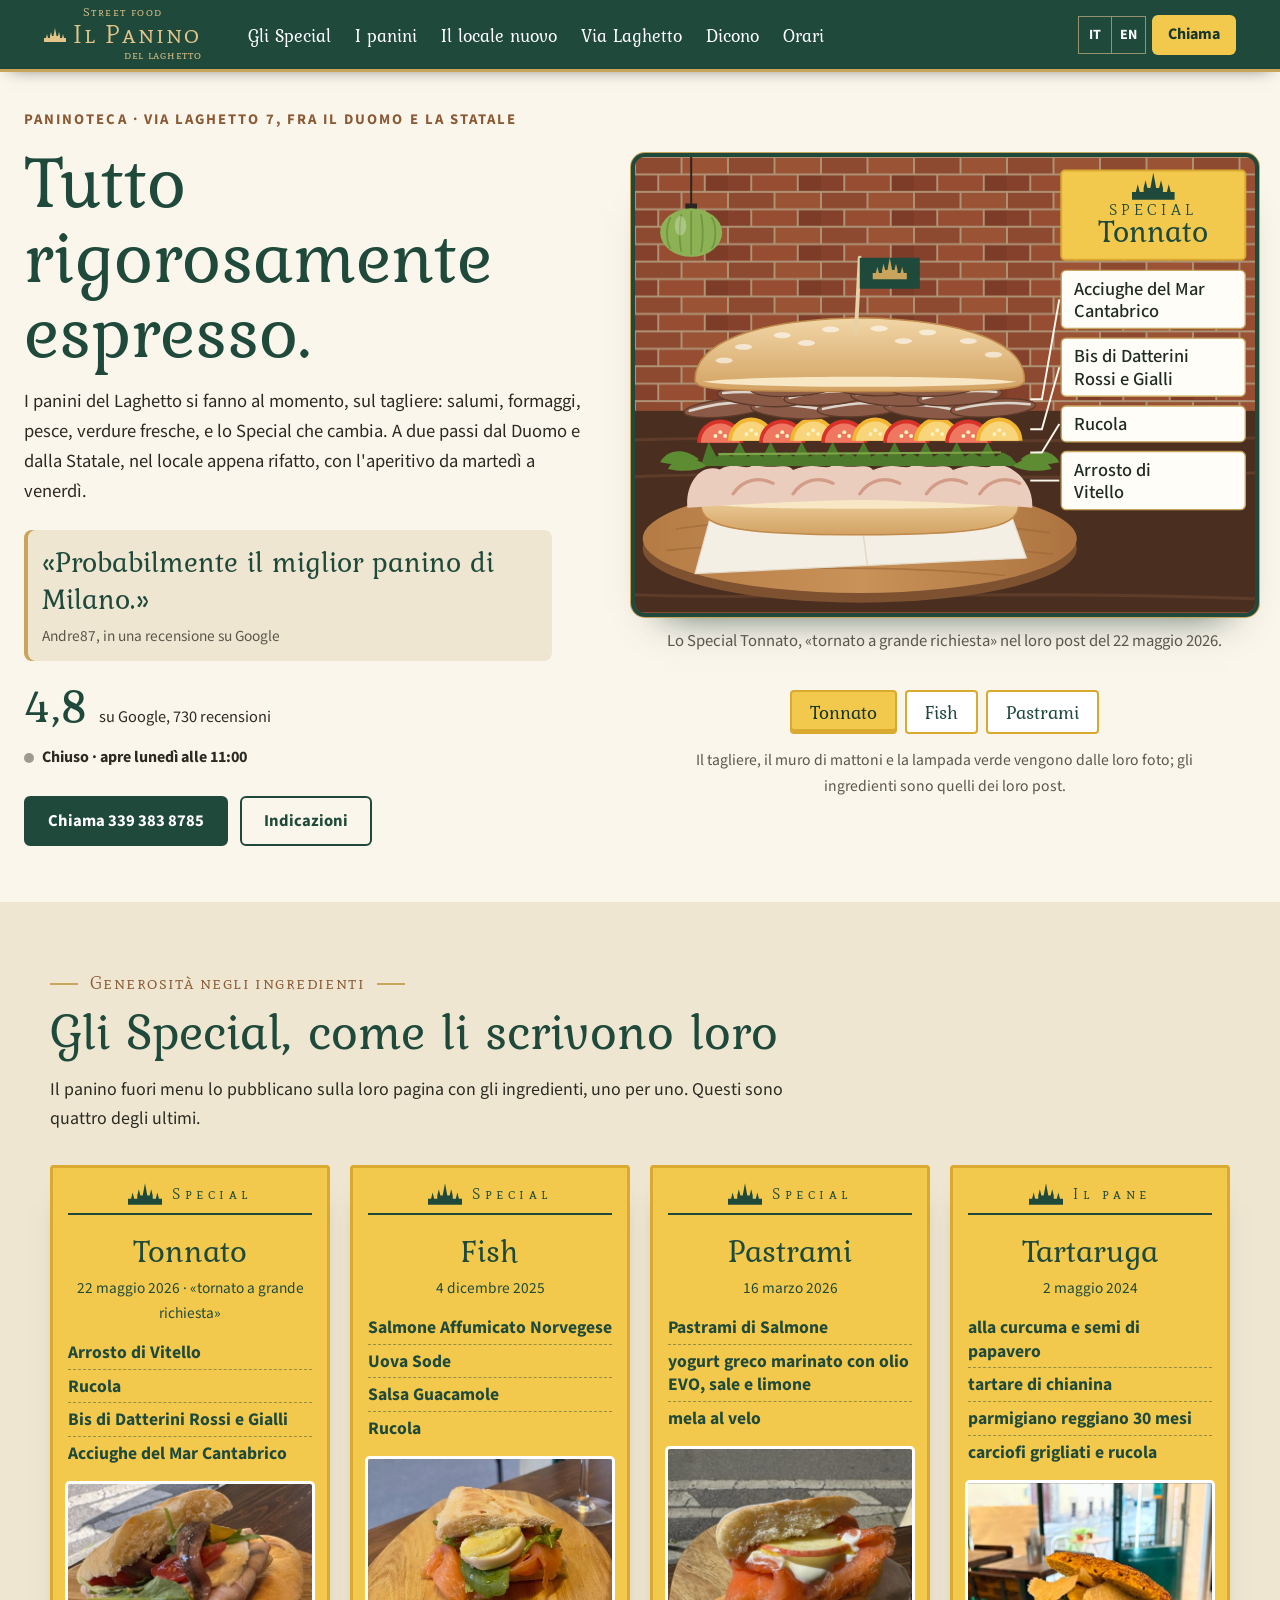
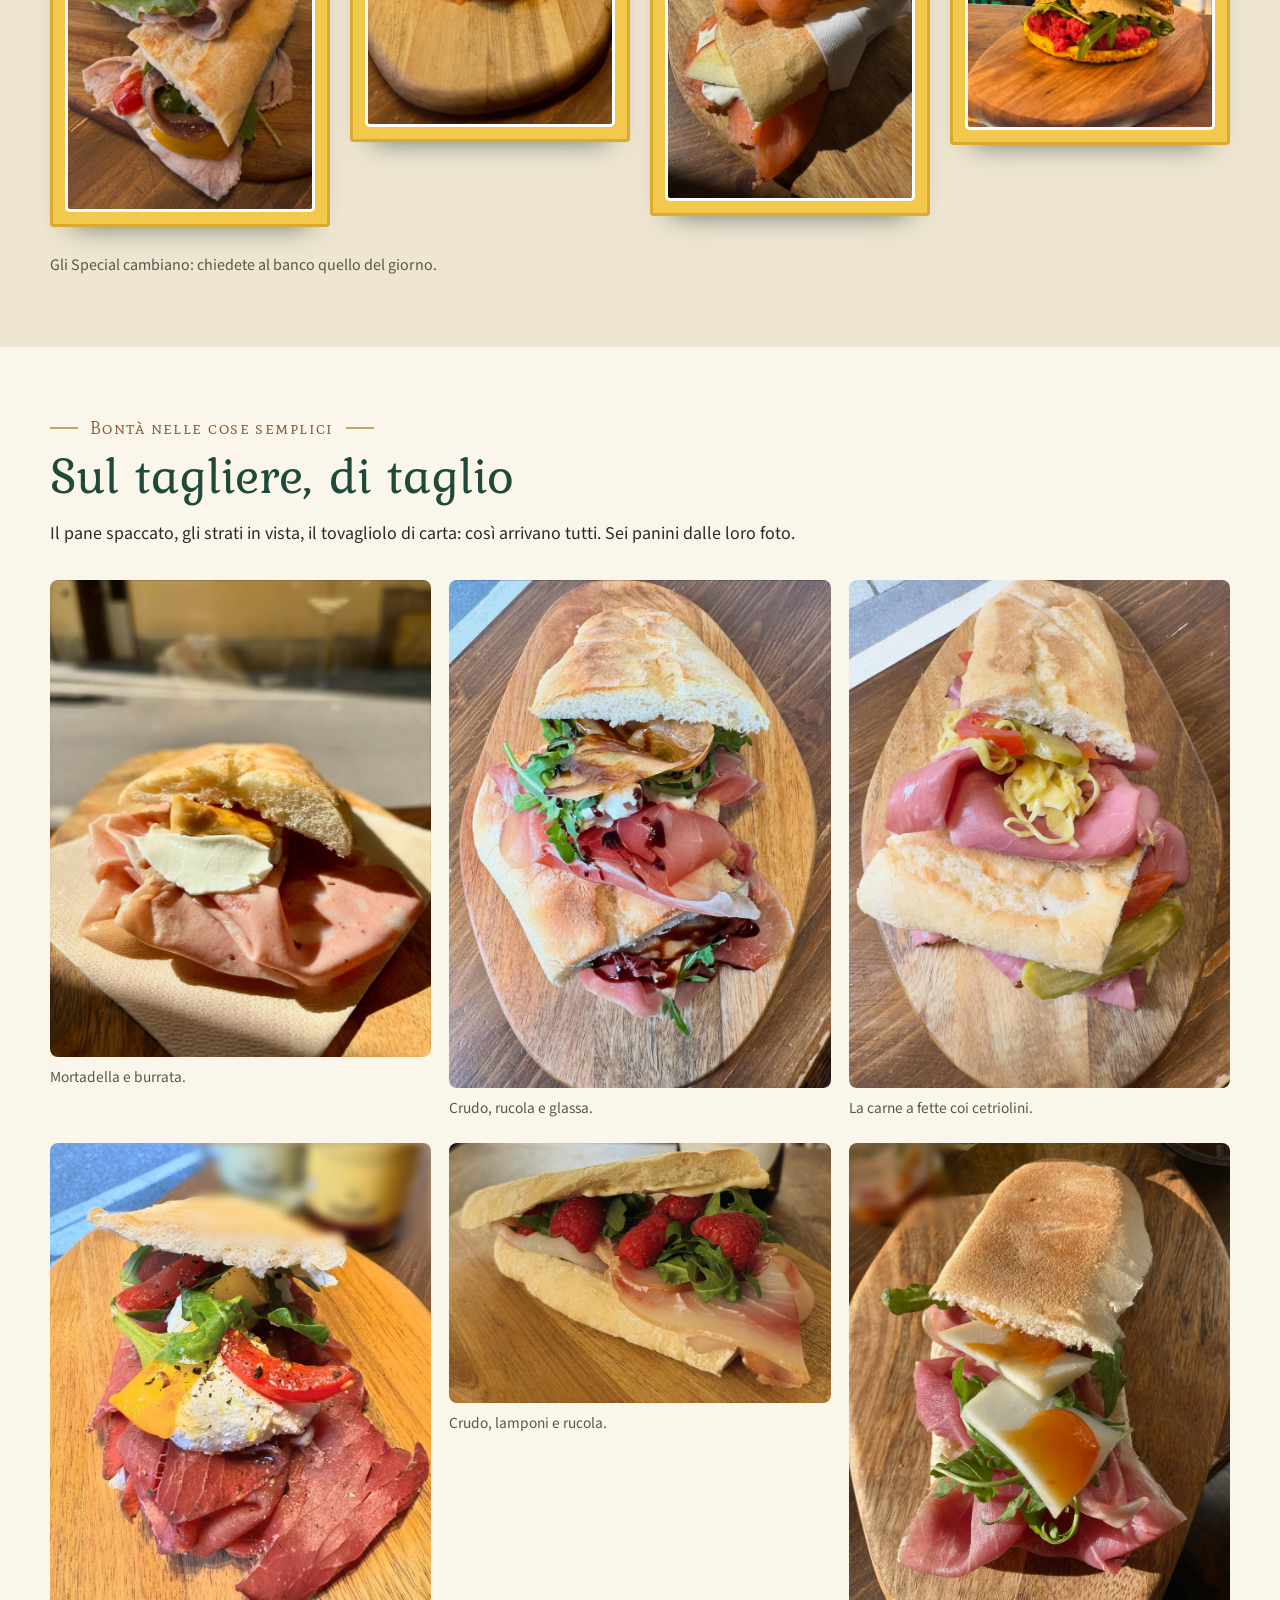
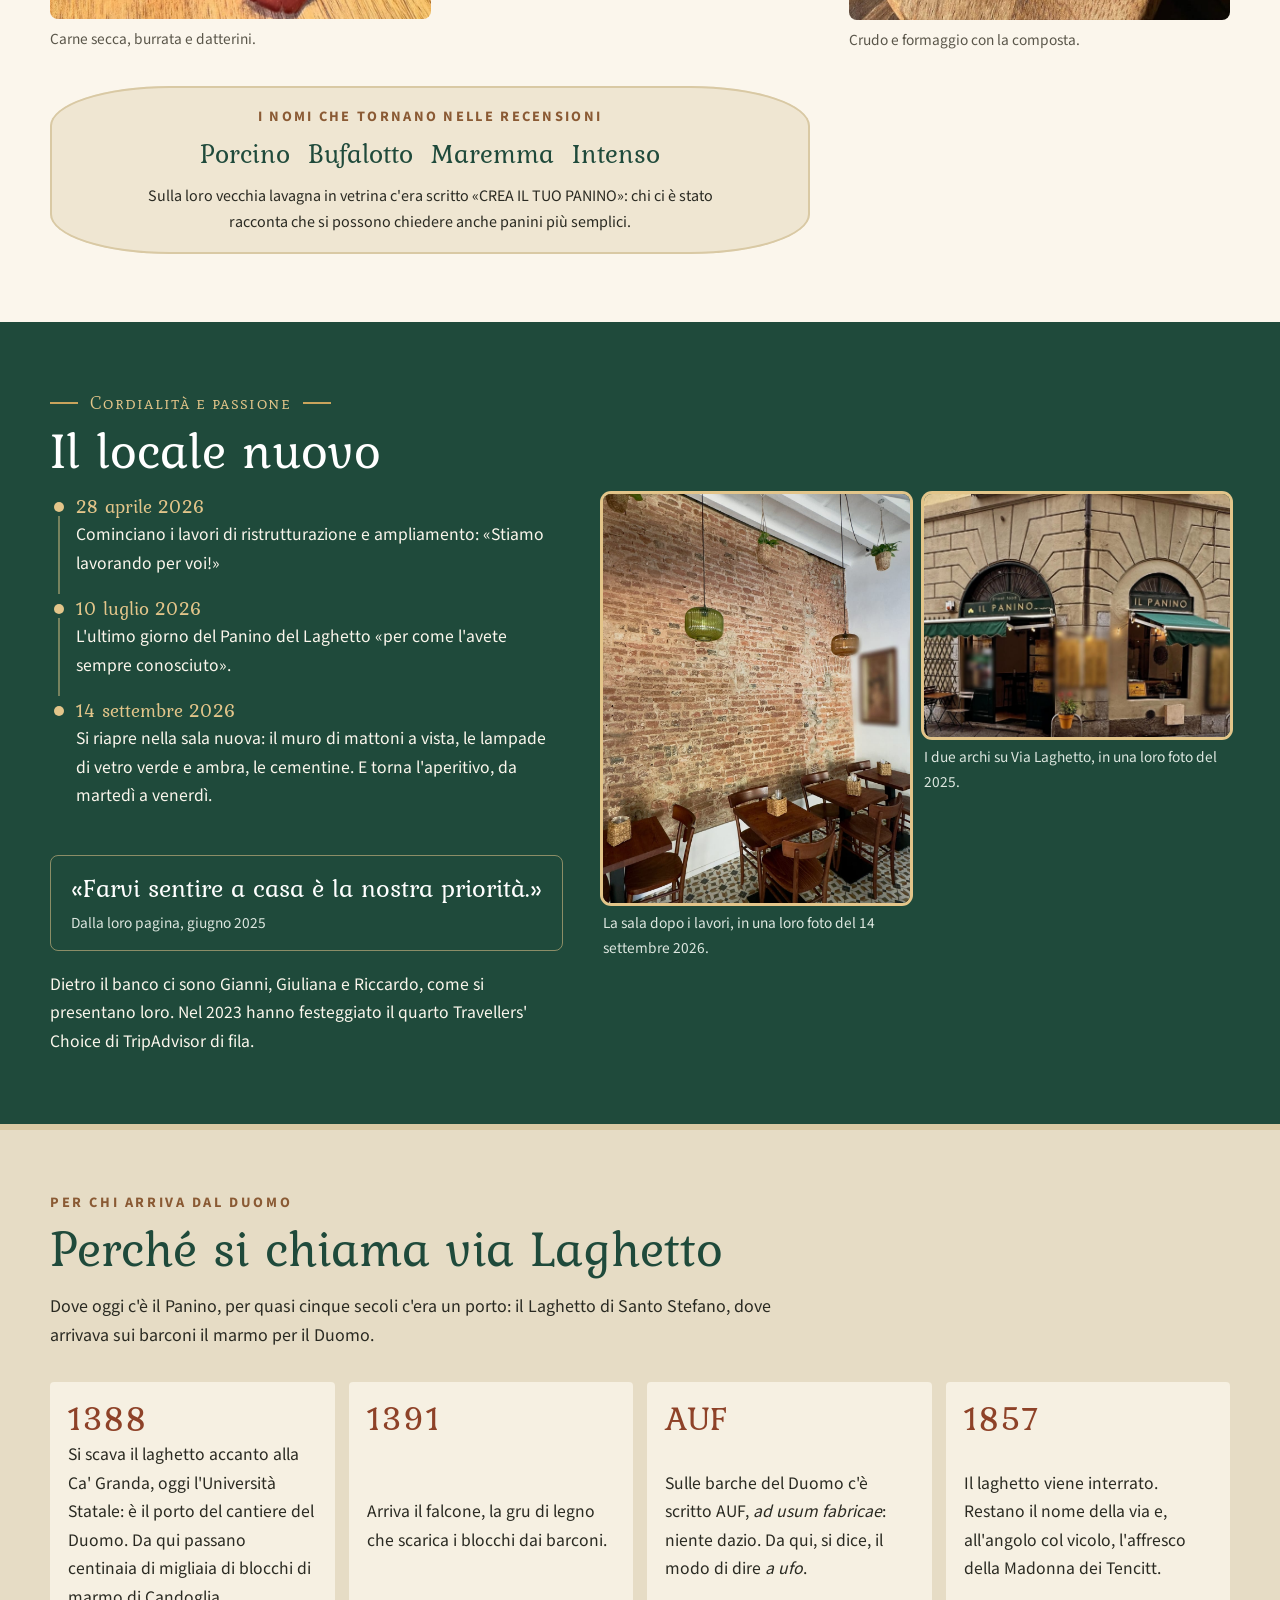
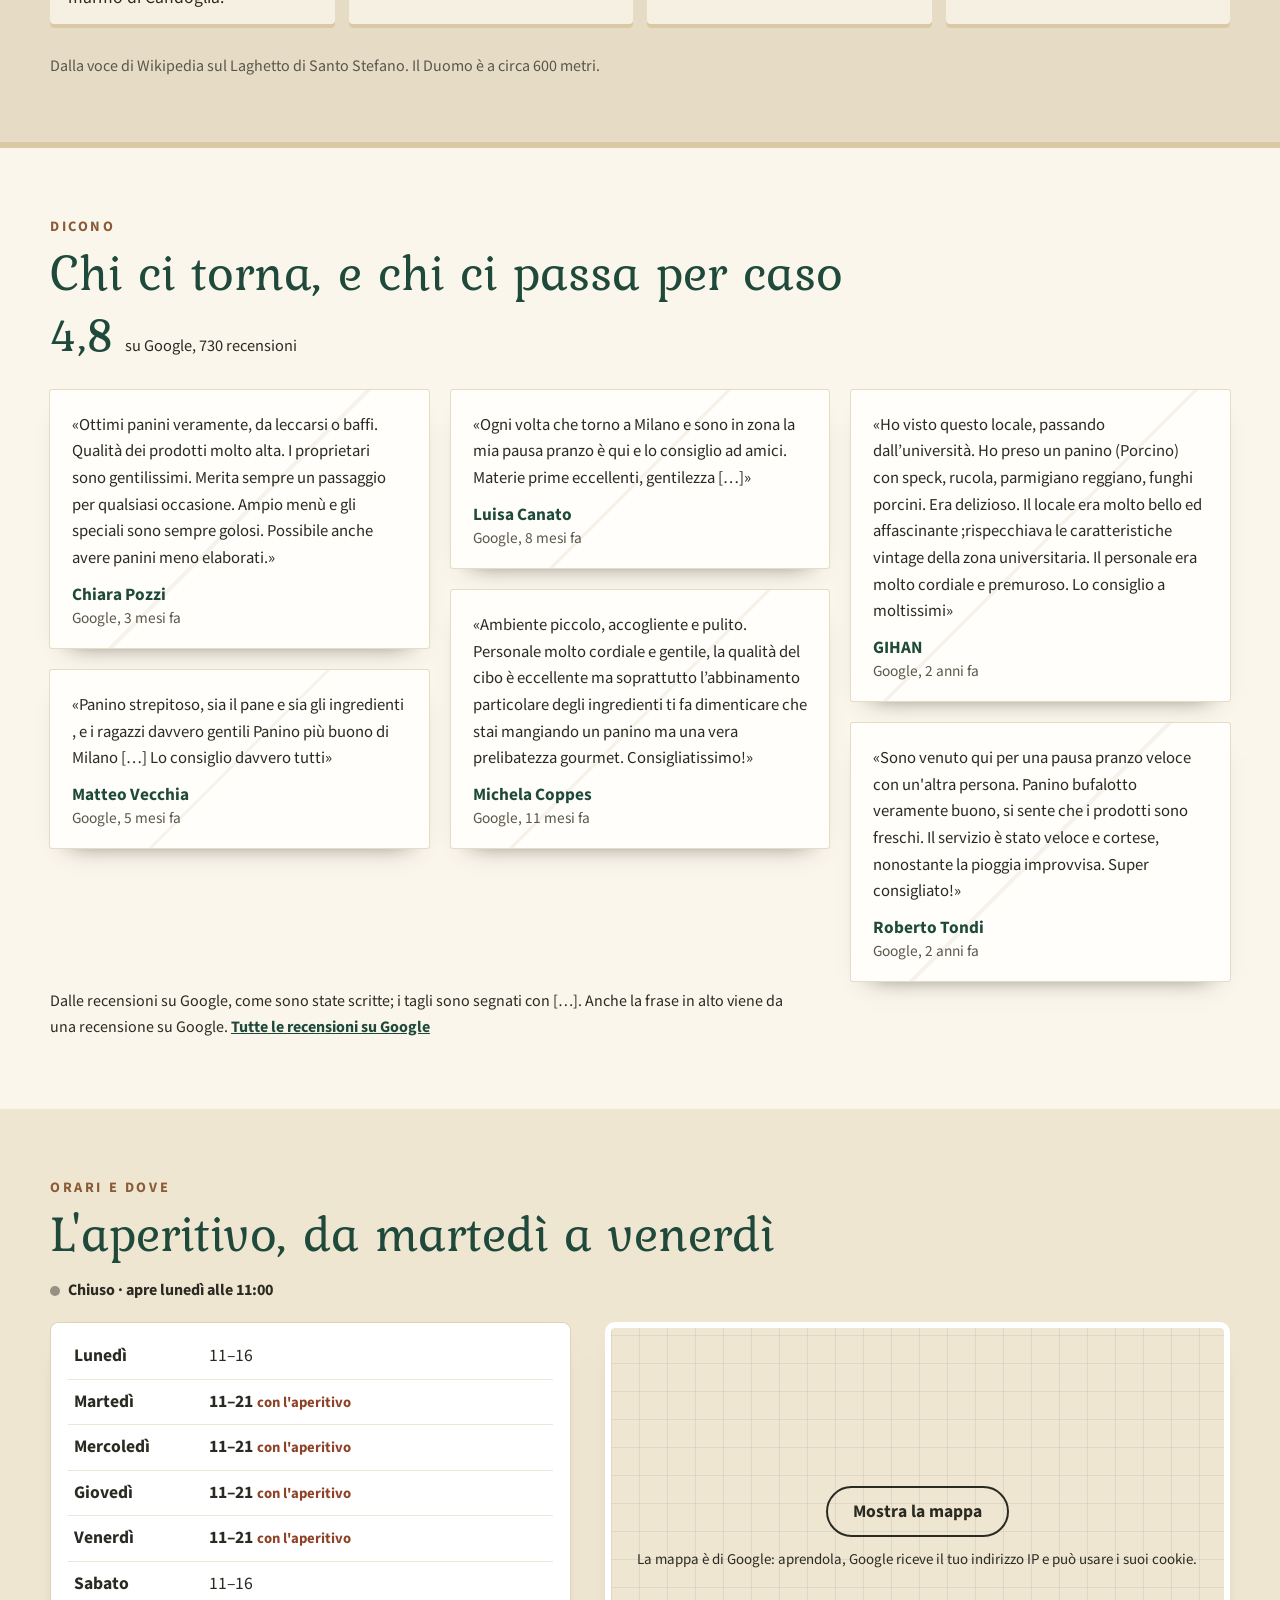
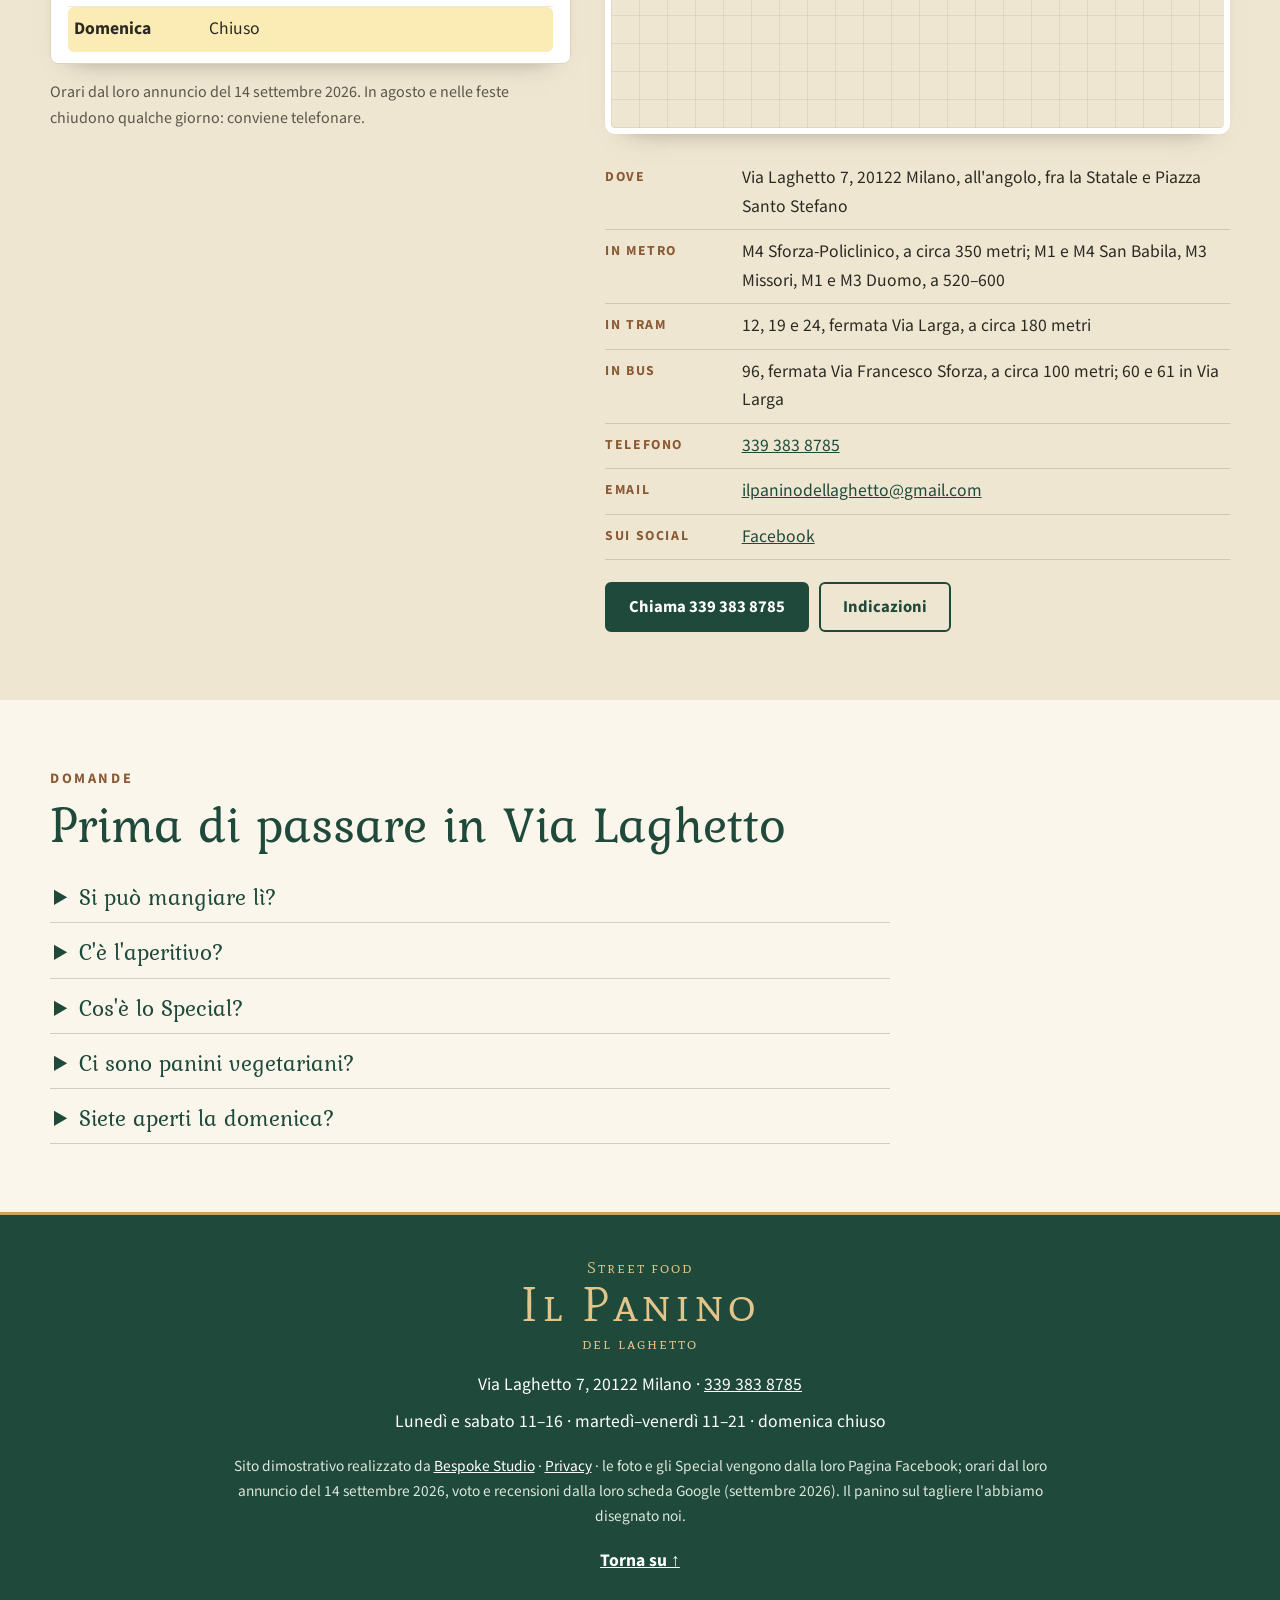
==== commit 701663f1: "Privacy e pulizia: caratteri sul sito, mappa al clic, informativa, noindex - caratteri copiati nel s" ====
--- a/index.html
+++ b/index.html
@@ -3,6 +3,7 @@
 <head>
 <meta charset="utf-8">
 <meta name="viewport" content="width=device-width, initial-scale=1">
+<meta name="robots" content="noindex">
 <script>(function(){var r=document.documentElement;r.classList.remove('no-js');
 /* la firma: finché main.js non parte c'è il tagliere vuoto; se il codice non arriva, dopo 2,5 s c'è lo Special intero */
 try{if(!matchMedia('(prefers-reduced-motion: reduce)').matches){r.classList.add('firma-attesa');window.__attesaSpecial=setTimeout(function(){r.classList.remove('firma-attesa')},2500)}}catch(e){}})()</script>
@@ -20,15 +21,61 @@
 <link rel="icon" href="img/favicon.svg" type="image/svg+xml">
 <link rel="icon" href="img/favicon-32.png" sizes="32x32" type="image/png">
 <link rel="apple-touch-icon" href="img/apple-touch-icon.png">
-<link rel="preconnect" href="https://fonts.googleapis.com">
-<link rel="preconnect" href="https://fonts.gstatic.com" crossorigin>
-<link href="https://fonts.googleapis.com/css2?family=Mate+SC&amp;family=Kurale&amp;family=Mada:wght@400;500;700&amp;display=swap" rel="stylesheet">
+<link rel="stylesheet" href="fonts/fonts.css?v=1">
 <link rel="stylesheet" href="css/styles.css?v=1">
 <script src="https://cdn.jsdelivr.net/npm/gsap@3.12.5/dist/gsap.min.js" defer></script>
 <script src="https://cdn.jsdelivr.net/npm/gsap@3.12.5/dist/ScrollTrigger.min.js" defer></script>
 <script src="js/main.js?v=1" defer></script>
 <script type="application/ld+json">
-{"@context":"https://schema.org","@type":"Restaurant","name":"Il Panino del Laghetto","servesCuisine":"Panini","description":"Paninoteca in Via Laghetto 7 a Milano, fra il Duomo e l'Università Statale: panini fatti al momento, gli Special, l'aperitivo da martedì a venerdì.","url":"https://rotenzark.github.io/panino-del-laghetto/","image":"https://rotenzark.github.io/panino-del-laghetto/img/og.jpg","telephone":"+39 339 383 8785","email":"ilpaninodellaghetto@gmail.com","address":{"@type":"PostalAddress","streetAddress":"Via Laghetto 7","postalCode":"20122","addressLocality":"Milano","addressRegion":"MI","addressCountry":"IT"},"geo":{"@type":"GeoCoordinates","latitude":45.4616,"longitude":9.19559},"openingHoursSpecification":[{"@type":"OpeningHoursSpecification","dayOfWeek":["Monday","Saturday"],"opens":"11:00","closes":"16:00"},{"@type":"OpeningHoursSpecification","dayOfWeek":["Tuesday","Wednesday","Thursday","Friday"],"opens":"11:00","closes":"21:00"}],"aggregateRating":{"@type":"AggregateRating","ratingValue":"4.8","reviewCount":"730","bestRating":"5"},"sameAs":["https://www.facebook.com/ilpaninodellaghetto"]}
+{
+  "@context": "https://schema.org",
+  "@type": "Restaurant",
+  "name": "Il Panino del Laghetto",
+  "servesCuisine": "Panini",
+  "description": "Paninoteca in Via Laghetto 7 a Milano, fra il Duomo e l'Università Statale: panini fatti al momento, gli Special, l'aperitivo da martedì a venerdì.",
+  "url": "https://rotenzark.github.io/panino-del-laghetto/",
+  "image": "https://rotenzark.github.io/panino-del-laghetto/img/og.jpg",
+  "telephone": "+39 339 383 8785",
+  "email": "ilpaninodellaghetto@gmail.com",
+  "address": {
+    "@type": "PostalAddress",
+    "streetAddress": "Via Laghetto 7",
+    "postalCode": "20122",
+    "addressLocality": "Milano",
+    "addressRegion": "MI",
+    "addressCountry": "IT"
+  },
+  "geo": {
+    "@type": "GeoCoordinates",
+    "latitude": 45.4616,
+    "longitude": 9.19559
+  },
+  "openingHoursSpecification": [
+    {
+      "@type": "OpeningHoursSpecification",
+      "dayOfWeek": [
+        "Monday",
+        "Saturday"
+      ],
+      "opens": "11:00",
+      "closes": "16:00"
+    },
+    {
+      "@type": "OpeningHoursSpecification",
+      "dayOfWeek": [
+        "Tuesday",
+        "Wednesday",
+        "Thursday",
+        "Friday"
+      ],
+      "opens": "11:00",
+      "closes": "21:00"
+    }
+  ],
+  "sameAs": [
+    "https://www.facebook.com/ilpaninodellaghetto"
+  ]
+}
 </script>
 <script type="application/ld+json">
 {"@context":"https://schema.org","@type":"FAQPage","mainEntity":[
@@ -90,7 +137,7 @@
       <h1 id="titolo" class="apertura__titolo" data-i18n="h.titolo">Tutto rigorosamente espresso.</h1>
       <p class="apertura__frase" data-i18n="h.testo">I panini del Laghetto si fanno al momento, sul tagliere: salumi, formaggi, pesce, verdure fresche, e lo Special che cambia. A due passi dal Duomo e dalla Statale, nel locale appena rifatto, con l'aperitivo da martedì a venerdì.</p>
       <blockquote class="citazione">
-        <p>«Probabilmente il miglior panino di Milano.»</p>
+        <p lang="it">«Probabilmente il miglior panino di Milano.»</p>
         <footer data-i18n="h.chi">Andre87, in una recensione su Google</footer>
       </blockquote>
       <p class="voto"><b class="voto__n">4,8</b> <span class="voto__su" data-i18n="h.google">su Google, 730 recensioni</span></p>
@@ -302,12 +349,12 @@
     <h2 id="diconoT" class="capitolo__titolo" data-i18n="d.titolo">Chi ci torna, e chi ci passa per caso</h2>
     <p class="voto voto--sezione"><b class="voto__n">4,8</b> <span class="voto__su" data-i18n="d.google">su Google, 730 recensioni</span></p>
     <ul class="recensioni">
-      <li class="recensione reveal"><p class="recensione__testo">«Ottimi panini veramente, da leccarsi o baffi. Qualità dei prodotti molto alta. I proprietari sono gentilissimi. Merita sempre un passaggio per qualsiasi occasione. Ampio menù e gli speciali sono sempre golosi. Possibile anche avere panini meno elaborati.»</p><p class="recensione__chi"><b>Chiara Pozzi</b> <span data-i18n="d.g3m">Google, 3 mesi fa</span></p></li>
-      <li class="recensione reveal"><p class="recensione__testo">«Panino strepitoso, sia il pane e sia gli ingredienti , e i ragazzi davvero gentili Panino più buono di Milano <span class="taglio">[…]</span> Lo consiglio davvero tutti»</p><p class="recensione__chi"><b>Matteo Vecchia</b> <span data-i18n="d.g5m">Google, 5 mesi fa</span></p></li>
-      <li class="recensione reveal"><p class="recensione__testo">«Ogni volta che torno a Milano e sono in zona la mia pausa pranzo è qui e lo consiglio ad amici. Materie prime eccellenti, gentilezza <span class="taglio">[…]</span>»</p><p class="recensione__chi"><b>Luisa Canato</b> <span data-i18n="d.g8m">Google, 8 mesi fa</span></p></li>
-      <li class="recensione reveal"><p class="recensione__testo">«Ambiente piccolo, accogliente e pulito. Personale molto cordiale e gentile, la qualità del cibo è eccellente ma soprattutto l’abbinamento particolare degli ingredienti ti fa dimenticare che stai mangiando un panino ma una vera prelibatezza gourmet. Consigliatissimo!»</p><p class="recensione__chi"><b>Michela Coppes</b> <span data-i18n="d.g11m">Google, 11 mesi fa</span></p></li>
-      <li class="recensione reveal"><p class="recensione__testo">«Ho visto questo locale, passando dall’università. Ho preso un panino (Porcino) con speck, rucola, parmigiano reggiano, funghi porcini. Era delizioso. Il locale era molto bello ed affascinante ;rispecchiava le caratteristiche vintage della zona universitaria. Il personale era molto cordiale e premuroso. Lo consiglio a moltissimi»</p><p class="recensione__chi"><b>GIHAN</b> <span data-i18n="d.g2a">Google, 2 anni fa</span></p></li>
-      <li class="recensione reveal"><p class="recensione__testo">«Sono venuto qui per una pausa pranzo veloce con un'altra persona. Panino bufalotto veramente buono, si sente che i prodotti sono freschi. Il servizio è stato veloce e cortese, nonostante la pioggia improvvisa. Super consigliato!»</p><p class="recensione__chi"><b>Roberto Tondi</b> <span data-i18n="d.g2a">Google, 2 anni fa</span></p></li>
+      <li class="recensione reveal"><p lang="it" class="recensione__testo">«Ottimi panini veramente, da leccarsi o baffi. Qualità dei prodotti molto alta. I proprietari sono gentilissimi. Merita sempre un passaggio per qualsiasi occasione. Ampio menù e gli speciali sono sempre golosi. Possibile anche avere panini meno elaborati.»</p><p class="recensione__chi"><b>Chiara Pozzi</b> <span data-i18n="d.g3m">Google, 3 mesi fa</span></p></li>
+      <li class="recensione reveal"><p lang="it" class="recensione__testo">«Panino strepitoso, sia il pane e sia gli ingredienti , e i ragazzi davvero gentili Panino più buono di Milano <span class="taglio">[…]</span> Lo consiglio davvero tutti»</p><p class="recensione__chi"><b>Matteo Vecchia</b> <span data-i18n="d.g5m">Google, 5 mesi fa</span></p></li>
+      <li class="recensione reveal"><p lang="it" class="recensione__testo">«Ogni volta che torno a Milano e sono in zona la mia pausa pranzo è qui e lo consiglio ad amici. Materie prime eccellenti, gentilezza <span class="taglio">[…]</span>»</p><p class="recensione__chi"><b>Luisa Canato</b> <span data-i18n="d.g8m">Google, 8 mesi fa</span></p></li>
+      <li class="recensione reveal"><p lang="it" class="recensione__testo">«Ambiente piccolo, accogliente e pulito. Personale molto cordiale e gentile, la qualità del cibo è eccellente ma soprattutto l’abbinamento particolare degli ingredienti ti fa dimenticare che stai mangiando un panino ma una vera prelibatezza gourmet. Consigliatissimo!»</p><p class="recensione__chi"><b>Michela Coppes</b> <span data-i18n="d.g11m">Google, 11 mesi fa</span></p></li>
+      <li class="recensione reveal"><p lang="it" class="recensione__testo">«Ho visto questo locale, passando dall’università. Ho preso un panino (Porcino) con speck, rucola, parmigiano reggiano, funghi porcini. Era delizioso. Il locale era molto bello ed affascinante ;rispecchiava le caratteristiche vintage della zona universitaria. Il personale era molto cordiale e premuroso. Lo consiglio a moltissimi»</p><p class="recensione__chi"><b>GIHAN</b> <span data-i18n="d.g2a">Google, 2 anni fa</span></p></li>
+      <li class="recensione reveal"><p lang="it" class="recensione__testo">«Sono venuto qui per una pausa pranzo veloce con un'altra persona. Panino bufalotto veramente buono, si sente che i prodotti sono freschi. Il servizio è stato veloce e cortese, nonostante la pioggia improvvisa. Super consigliato!»</p><p class="recensione__chi"><b>Roberto Tondi</b> <span data-i18n="d.g2a">Google, 2 anni fa</span></p></li>
     </ul>
     <p class="dicono__nota"><span data-i18n="d.nota">Dalle recensioni su Google, come sono state scritte; i tagli sono segnati con […]. Anche la frase in alto viene da una recensione su Google.</span> <a href="https://www.google.com/maps/search/?api=1&amp;query=Il+panino+del+laghetto%2C+Via+Laghetto+7%2C+20122+Milano" target="_blank" rel="noopener" data-i18n="d.tutte">Tutte le recensioni su Google</a></p>
   </section>
@@ -332,7 +379,7 @@
       </div>
       <div class="dove">
         <div class="cartina reveal">
-          <iframe title="Mappa: Il Panino del Laghetto, Via Laghetto 7, Milano" data-i18n-title="o.mappa" src="https://maps.google.com/maps?q=Il%20panino%20del%20laghetto%2C%20Via%20Laghetto%207%2C%2020122%20Milano&amp;z=16&amp;output=embed" width="600" height="400" loading="lazy" referrerpolicy="no-referrer-when-downgrade"></iframe>
+          <div class="mappa-clic" data-mappa-clic style="--mappa-h: 400px"><template><iframe title="Mappa: Il Panino del Laghetto, Via Laghetto 7, Milano" data-i18n-title="o.mappa" src="https://maps.google.com/maps?q=Il%20panino%20del%20laghetto%2C%20Via%20Laghetto%207%2C%2020122%20Milano&amp;z=16&amp;output=embed" width="600" height="400" loading="lazy" referrerpolicy="no-referrer-when-downgrade"></iframe></template><div class="mappa-clic__velo"><a class="mappa-clic__btn" href="https://www.google.com/maps/dir/?api=1&amp;destination=Il+panino+del+laghetto%2C+Via+Laghetto+7%2C+20122+Milano" target="_blank" rel="noopener">Mostra la mappa</a><p class="mappa-clic__nota">La mappa è di Google: aprendola, Google riceve il tuo indirizzo IP e può usare i suoi cookie.</p></div></div>
         </div>
         <dl class="indirizzo">
           <div><dt data-i18n="o.dove">Dove</dt><dd data-i18n="o.dovev">Via Laghetto 7, 20122 Milano, all'angolo, fra la Statale e Piazza Santo Stefano</dd></div>
@@ -370,7 +417,7 @@
     <p class="piede__sotto">del laghetto</p>
     <p class="piede__dove">Via Laghetto 7, 20122 Milano · <a href="tel:+393393838785" class="intero">339 383 8785</a></p>
     <p class="piede__orario" data-i18n="f2.orario">Lunedì e sabato 11–16 · martedì–venerdì 11–21 · domenica chiuso</p>
-    <p class="piede__cred" data-i18n="f2.cred">Sito dimostrativo realizzato da <a href="https://bespokestud.io" rel="noopener">Bespoke Studio</a> · le foto e gli Special vengono dalla loro Pagina Facebook; orari dal loro annuncio del 14 settembre 2026, voto e recensioni dalla loro scheda Google (settembre 2026). Il panino sul tagliere l'abbiamo disegnato noi.</p>
+    <p class="piede__cred" data-i18n="f2.cred">Sito dimostrativo realizzato da <a href="https://bespokestud.io" rel="noopener">Bespoke Studio</a> · <a href="privacy.html">Privacy</a> · le foto e gli Special vengono dalla loro Pagina Facebook; orari dal loro annuncio del 14 settembre 2026, voto e recensioni dalla loro scheda Google (settembre 2026). Il panino sul tagliere l'abbiamo disegnato noi.</p>
     <p><a class="piede__su" href="#inizio" data-i18n="f2.su">Torna su ↑</a></p>
   </div>
 </footer>
@@ -385,5 +432,6 @@
   <img id="lightboxImg" src="" alt="">
 </div>
 
+<script src="js/mappa-clic.js?v=1" defer></script>
 </body>
 </html>
--- a/fonts/fonts.css
+++ b/fonts/fonts.css
@@ -0,0 +1,145 @@
+/* Caratteri ospitati sul sito: nessuna richiesta a Google Fonts o Fontshare (giro privacy 1/10/2026). Licenze in LICENSE.txt. */
+/* cyrillic-ext */
+@font-face {
+  font-family: 'Kurale';
+  font-style: normal;
+  font-weight: 400;
+  font-display: swap;
+  src: url(kurale-v16-4iCs6KV9e9dXjhoKcg72j00.woff2) format('woff2');
+  unicode-range: U+0460-052F, U+1C80-1C8A, U+20B4, U+2DE0-2DFF, U+A640-A69F, U+FE2E-FE2F;
+}
+/* cyrillic */
+@font-face {
+  font-family: 'Kurale';
+  font-style: normal;
+  font-weight: 400;
+  font-display: swap;
+  src: url(kurale-v16-4iCs6KV9e9dXjhoKew72j00.woff2) format('woff2');
+  unicode-range: U+0301, U+0400-045F, U+0490-0491, U+04B0-04B1, U+2116;
+}
+/* devanagari */
+@font-face {
+  font-family: 'Kurale';
+  font-style: normal;
+  font-weight: 400;
+  font-display: swap;
+  src: url(kurale-v16-4iCs6KV9e9dXjhoKfg72j00.woff2) format('woff2');
+  unicode-range: U+0900-097F, U+1CD0-1CF9, U+200C-200D, U+20A8, U+20B9, U+20F0, U+25CC, U+A830-A839, U+A8E0-A8FF, U+11B00-11B09;
+}
+/* latin-ext */
+@font-face {
+  font-family: 'Kurale';
+  font-style: normal;
+  font-weight: 400;
+  font-display: swap;
+  src: url(kurale-v16-4iCs6KV9e9dXjhoKcQ72j00.woff2) format('woff2');
+  unicode-range: U+0100-02BA, U+02BD-02C5, U+02C7-02CC, U+02CE-02D7, U+02DD-02FF, U+0304, U+0308, U+0329, U+1D00-1DBF, U+1E00-1E9F, U+1EF2-1EFF, U+2020, U+20A0-20AB, U+20AD-20C0, U+2113, U+2C60-2C7F, U+A720-A7FF;
+}
+/* latin */
+@font-face {
+  font-family: 'Kurale';
+  font-style: normal;
+  font-weight: 400;
+  font-display: swap;
+  src: url(kurale-v16-4iCs6KV9e9dXjhoKfw72.woff2) format('woff2');
+  unicode-range: U+0000-00FF, U+0131, U+0152-0153, U+02BB-02BC, U+02C6, U+02DA, U+02DC, U+0304, U+0308, U+0329, U+2000-206F, U+20AC, U+2122, U+2191, U+2193, U+2212, U+2215, U+FEFF, U+FFFD;
+}
+/* arabic */
+@font-face {
+  font-family: 'Mada';
+  font-style: normal;
+  font-weight: 400;
+  font-display: swap;
+  src: url(mada-v21-7Auwp_0qnzeSfTfGLRrX.woff2) format('woff2');
+  unicode-range: U+0600-06FF, U+0750-077F, U+0870-088E, U+0890-0891, U+0897-08E1, U+08E3-08FF, U+200C-200E, U+2010-2011, U+204F, U+2E41, U+FB50-FDFF, U+FE70-FE74, U+FE76-FEFC, U+102E0-102FB, U+10E60-10E7E, U+10EC2-10EC4, U+10EFC-10EFF, U+1EE00-1EE03, U+1EE05-1EE1F, U+1EE21-1EE22, U+1EE24, U+1EE27, U+1EE29-1EE32, U+1EE34-1EE37, U+1EE39, U+1EE3B, U+1EE42, U+1EE47, U+1EE49, U+1EE4B, U+1EE4D-1EE4F, U+1EE51-1EE52, U+1EE54, U+1EE57, U+1EE59, U+1EE5B, U+1EE5D, U+1EE5F, U+1EE61-1EE62, U+1EE64, U+1EE67-1EE6A, U+1EE6C-1EE72, U+1EE74-1EE77, U+1EE79-1EE7C, U+1EE7E, U+1EE80-1EE89, U+1EE8B-1EE9B, U+1EEA1-1EEA3, U+1EEA5-1EEA9, U+1EEAB-1EEBB, U+1EEF0-1EEF1;
+}
+/* latin-ext */
+@font-face {
+  font-family: 'Mada';
+  font-style: normal;
+  font-weight: 400;
+  font-display: swap;
+  src: url(mada-v21-7Auwp_0qnzeSfTzGLRrX.woff2) format('woff2');
+  unicode-range: U+0100-02BA, U+02BD-02C5, U+02C7-02CC, U+02CE-02D7, U+02DD-02FF, U+0304, U+0308, U+0329, U+1D00-1DBF, U+1E00-1E9F, U+1EF2-1EFF, U+2020, U+20A0-20AB, U+20AD-20C0, U+2113, U+2C60-2C7F, U+A720-A7FF;
+}
+/* latin */
+@font-face {
+  font-family: 'Mada';
+  font-style: normal;
+  font-weight: 400;
+  font-display: swap;
+  src: url(mada-v21-7Auwp_0qnzeSfTLGLQ.woff2) format('woff2');
+  unicode-range: U+0000-00FF, U+0131, U+0152-0153, U+02BB-02BC, U+02C6, U+02DA, U+02DC, U+0304, U+0308, U+0329, U+2000-206F, U+20AC, U+2122, U+2191, U+2193, U+2212, U+2215, U+FEFF, U+FFFD;
+}
+/* arabic */
+@font-face {
+  font-family: 'Mada';
+  font-style: normal;
+  font-weight: 500;
+  font-display: swap;
+  src: url(mada-v21-7Auwp_0qnzeSfTfGLRrX.woff2) format('woff2');
+  unicode-range: U+0600-06FF, U+0750-077F, U+0870-088E, U+0890-0891, U+0897-08E1, U+08E3-08FF, U+200C-200E, U+2010-2011, U+204F, U+2E41, U+FB50-FDFF, U+FE70-FE74, U+FE76-FEFC, U+102E0-102FB, U+10E60-10E7E, U+10EC2-10EC4, U+10EFC-10EFF, U+1EE00-1EE03, U+1EE05-1EE1F, U+1EE21-1EE22, U+1EE24, U+1EE27, U+1EE29-1EE32, U+1EE34-1EE37, U+1EE39, U+1EE3B, U+1EE42, U+1EE47, U+1EE49, U+1EE4B, U+1EE4D-1EE4F, U+1EE51-1EE52, U+1EE54, U+1EE57, U+1EE59, U+1EE5B, U+1EE5D, U+1EE5F, U+1EE61-1EE62, U+1EE64, U+1EE67-1EE6A, U+1EE6C-1EE72, U+1EE74-1EE77, U+1EE79-1EE7C, U+1EE7E, U+1EE80-1EE89, U+1EE8B-1EE9B, U+1EEA1-1EEA3, U+1EEA5-1EEA9, U+1EEAB-1EEBB, U+1EEF0-1EEF1;
+}
+/* latin-ext */
+@font-face {
+  font-family: 'Mada';
+  font-style: normal;
+  font-weight: 500;
+  font-display: swap;
+  src: url(mada-v21-7Auwp_0qnzeSfTzGLRrX.woff2) format('woff2');
+  unicode-range: U+0100-02BA, U+02BD-02C5, U+02C7-02CC, U+02CE-02D7, U+02DD-02FF, U+0304, U+0308, U+0329, U+1D00-1DBF, U+1E00-1E9F, U+1EF2-1EFF, U+2020, U+20A0-20AB, U+20AD-20C0, U+2113, U+2C60-2C7F, U+A720-A7FF;
+}
+/* latin */
+@font-face {
+  font-family: 'Mada';
+  font-style: normal;
+  font-weight: 500;
+  font-display: swap;
+  src: url(mada-v21-7Auwp_0qnzeSfTLGLQ.woff2) format('woff2');
+  unicode-range: U+0000-00FF, U+0131, U+0152-0153, U+02BB-02BC, U+02C6, U+02DA, U+02DC, U+0304, U+0308, U+0329, U+2000-206F, U+20AC, U+2122, U+2191, U+2193, U+2212, U+2215, U+FEFF, U+FFFD;
+}
+/* arabic */
+@font-face {
+  font-family: 'Mada';
+  font-style: normal;
+  font-weight: 700;
+  font-display: swap;
+  src: url(mada-v21-7Auwp_0qnzeSfTfGLRrX.woff2) format('woff2');
+  unicode-range: U+0600-06FF, U+0750-077F, U+0870-088E, U+0890-0891, U+0897-08E1, U+08E3-08FF, U+200C-200E, U+2010-2011, U+204F, U+2E41, U+FB50-FDFF, U+FE70-FE74, U+FE76-FEFC, U+102E0-102FB, U+10E60-10E7E, U+10EC2-10EC4, U+10EFC-10EFF, U+1EE00-1EE03, U+1EE05-1EE1F, U+1EE21-1EE22, U+1EE24, U+1EE27, U+1EE29-1EE32, U+1EE34-1EE37, U+1EE39, U+1EE3B, U+1EE42, U+1EE47, U+1EE49, U+1EE4B, U+1EE4D-1EE4F, U+1EE51-1EE52, U+1EE54, U+1EE57, U+1EE59, U+1EE5B, U+1EE5D, U+1EE5F, U+1EE61-1EE62, U+1EE64, U+1EE67-1EE6A, U+1EE6C-1EE72, U+1EE74-1EE77, U+1EE79-1EE7C, U+1EE7E, U+1EE80-1EE89, U+1EE8B-1EE9B, U+1EEA1-1EEA3, U+1EEA5-1EEA9, U+1EEAB-1EEBB, U+1EEF0-1EEF1;
+}
+/* latin-ext */
+@font-face {
+  font-family: 'Mada';
+  font-style: normal;
+  font-weight: 700;
+  font-display: swap;
+  src: url(mada-v21-7Auwp_0qnzeSfTzGLRrX.woff2) format('woff2');
+  unicode-range: U+0100-02BA, U+02BD-02C5, U+02C7-02CC, U+02CE-02D7, U+02DD-02FF, U+0304, U+0308, U+0329, U+1D00-1DBF, U+1E00-1E9F, U+1EF2-1EFF, U+2020, U+20A0-20AB, U+20AD-20C0, U+2113, U+2C60-2C7F, U+A720-A7FF;
+}
+/* latin */
+@font-face {
+  font-family: 'Mada';
+  font-style: normal;
+  font-weight: 700;
+  font-display: swap;
+  src: url(mada-v21-7Auwp_0qnzeSfTLGLQ.woff2) format('woff2');
+  unicode-range: U+0000-00FF, U+0131, U+0152-0153, U+02BB-02BC, U+02C6, U+02DA, U+02DC, U+0304, U+0308, U+0329, U+2000-206F, U+20AC, U+2122, U+2191, U+2193, U+2212, U+2215, U+FEFF, U+FFFD;
+}
+/* latin-ext */
+@font-face {
+  font-family: 'Mate SC';
+  font-style: normal;
+  font-weight: 400;
+  font-display: swap;
+  src: url(matesc-v23--nF8OGQ1-uoVr2wK-izT9qOk.woff2) format('woff2');
+  unicode-range: U+0100-02BA, U+02BD-02C5, U+02C7-02CC, U+02CE-02D7, U+02DD-02FF, U+0304, U+0308, U+0329, U+1D00-1DBF, U+1E00-1E9F, U+1EF2-1EFF, U+2020, U+20A0-20AB, U+20AD-20C0, U+2113, U+2C60-2C7F, U+A720-A7FF;
+}
+/* latin */
+@font-face {
+  font-family: 'Mate SC';
+  font-style: normal;
+  font-weight: 400;
+  font-display: swap;
+  src: url(matesc-v23--nF8OGQ1-uoVr2wK-iLT9g.woff2) format('woff2');
+  unicode-range: U+0000-00FF, U+0131, U+0152-0153, U+02BB-02BC, U+02C6, U+02DA, U+02DC, U+0304, U+0308, U+0329, U+2000-206F, U+20AC, U+2122, U+2191, U+2193, U+2212, U+2215, U+FEFF, U+FFFD;
+}
--- a/css/styles.css
+++ b/css/styles.css
@@ -301,3 +301,12 @@
 .firma-attesa .pane, .firma-attesa .strato, .firma-attesa .cartello, .firma-attesa .stecco { opacity: 0; }
 .firma-attesa .filo { stroke-dashoffset: 1; }
 /*/SPECIAL*/
+
+/*MAPPACLIC*/
+/* la mappa Google si carica solo al clic (giro privacy 1/10/2026) */
+.mappa-clic { display: flex; align-items: center; justify-content: center; width: 100%; height: 100%; min-height: var(--mappa-h, 320px); box-sizing: border-box; padding: 24px; text-align: center; background: repeating-linear-gradient(0deg, rgba(127, 127, 127, 0.14) 0 1px, transparent 1px 28px), repeating-linear-gradient(90deg, rgba(127, 127, 127, 0.14) 0 1px, transparent 1px 28px); }
+.mappa-clic__velo { display: flex; flex-direction: column; align-items: center; gap: 12px; max-width: 32em; }
+.mappa-clic__btn { display: inline-block; padding: 0.75em 1.4em; border: 2px solid currentColor; border-radius: 999px; color: inherit; font: inherit; font-weight: 600; line-height: 1.2; text-decoration: none; background: transparent; cursor: pointer; }
+.mappa-clic__btn:hover, .mappa-clic__btn:focus-visible { text-decoration: underline; }
+.mappa-clic__nota { margin: 0; font-size: 0.85em; line-height: 1.45; }
+/*/MAPPACLIC*/
